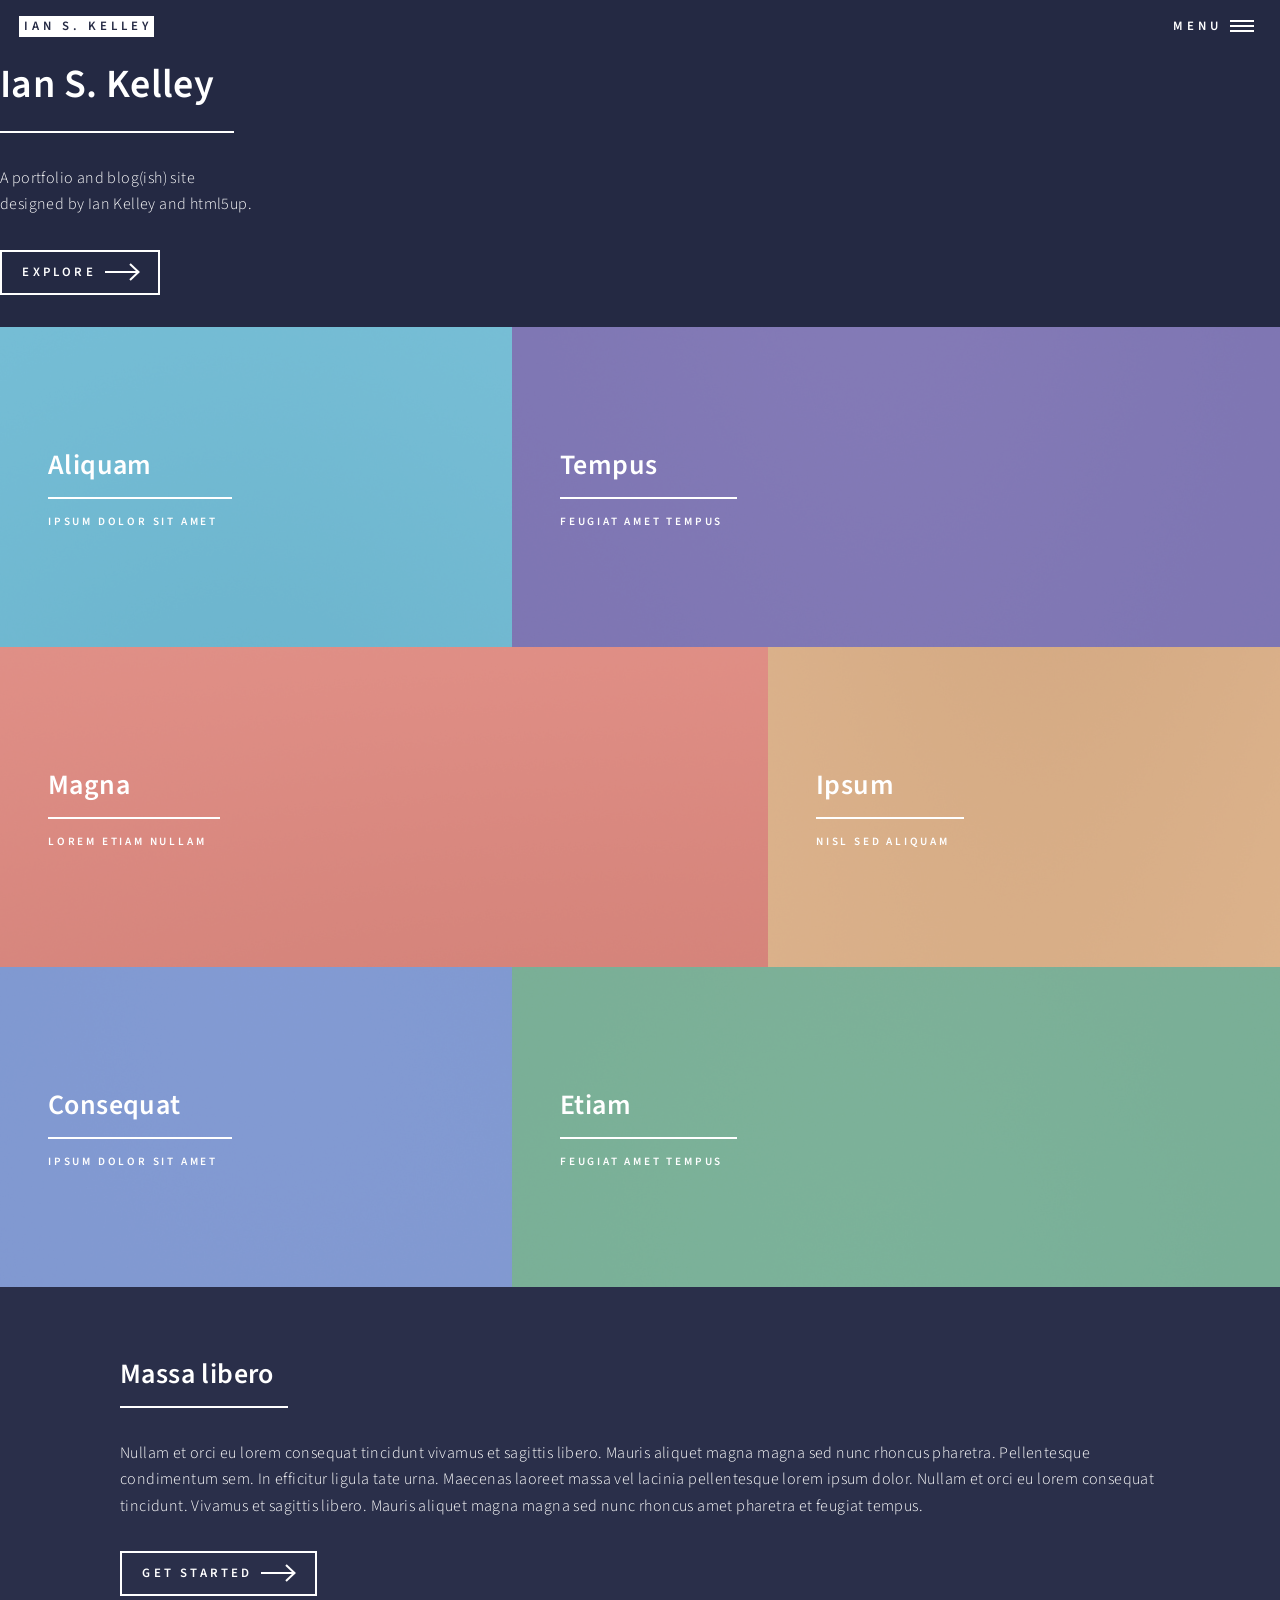
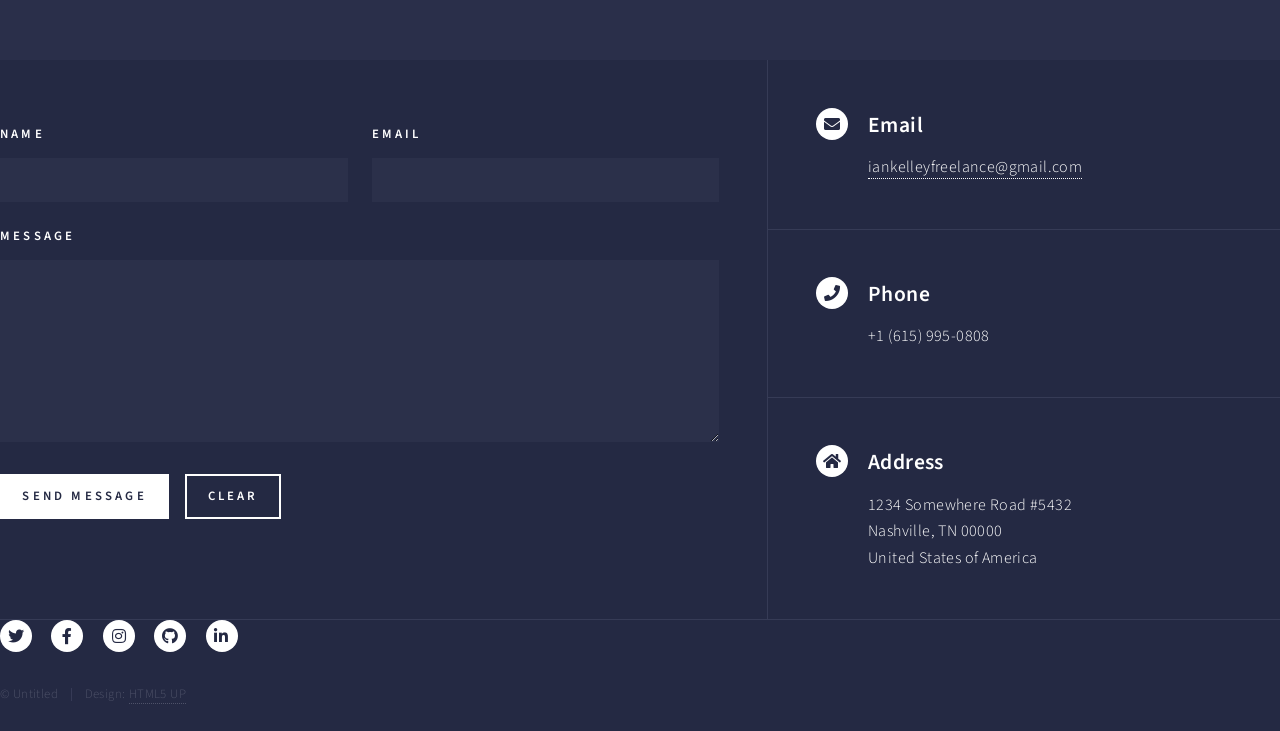
==== index.html @ 8fa2f9f5 "Initial commit with website." ====
<!DOCTYPE HTML>
<!--
	Forty by HTML5 UP
	html5up.net | @ajlkn
	Free for personal and commercial use under the CCA 3.0 license (html5up.net/license)
-->
<html>
	<head>
		<title>Ian Kelley</title>
		<meta charset="utf-8" />
		<meta name="viewport" content="width=device-width, initial-scale=1, user-scalable=no" />
		<link rel="stylesheet" href="assets/css/main.css" />
		<noscript><link rel="stylesheet" href="assets/css/noscript.css" /></noscript>
	</head>
	<body class="is-preload">

		<!-- Wrapper -->
			<div id="wrapper">

				<!-- Header -->
					<header id="header" class="alt">
						<a href="index.html" class="logo"><strong>Ian S. Kelley</strong></a>
						<nav>
							<a href="#menu">Menu</a> 
						</nav>
					</header>

				<!-- Menu -->
					<nav id="menu">
						<ul class="links">
							<li><a href="index.html">Home</a></li>
							<li><a href="landing.html">Landing</a></li>
							<li><a href="generic.html">Generic</a></li>
							<li><a href="elements.html">Elements</a></li>
							<li><a href="resume-blog.html">Resume</a></li>
							<li><a href="blog-index.html">Blog</a></li>
						</ul>
						<ul class="actions stacked">
							<li><a href="#" class="button primary fit">Get Started</a></li>
							<li><a href="#" class="button fit">Log In</a></li>
						</ul>
					</nav>
							<header class="major">
								<h1>Ian S. Kelley</h1>
							</header>
							<div class="content">
								<p>A portfolio and blog(ish) site<br />
								designed by Ian Kelley and html5up.</p>
								<ul class="actions">
									<li><a href="#one" class="button next scrolly">Explore</a></li>
								</ul>
							</div>
						</div>
					</section>

				<!-- Main -->
					<div id="main">

						<!-- One -->
							<section id="one" class="tiles">
								<article>
									<span class="image">
										<img src="images/pic01.jpg" alt="" />
									</span>
									<header class="major">
										<h3><a href="landing.html" class="link">Aliquam</a></h3>
										<p>Ipsum dolor sit amet</p>
									</header>
								</article>
								<article>
									<span class="image">
										<img src="images/pic02.jpg" alt="" />
									</span>
									<header class="major">
										<h3><a href="landing.html" class="link">Tempus</a></h3>
										<p>feugiat amet tempus</p>
									</header>
								</article>
								<article>
									<span class="image">
										<img src="images/pic03.jpg" alt="" />
									</span>
									<header class="major">
										<h3><a href="landing.html" class="link">Magna</a></h3>
										<p>Lorem etiam nullam</p>
									</header>
								</article>
								<article>
									<span class="image">
										<img src="images/pic04.jpg" alt="" />
									</span>
									<header class="major">
										<h3><a href="landing.html" class="link">Ipsum</a></h3>
										<p>Nisl sed aliquam</p>
									</header>
								</article>
								<article>
									<span class="image">
										<img src="images/pic05.jpg" alt="" />
									</span>
									<header class="major">
										<h3><a href="landing.html" class="link">Consequat</a></h3>
										<p>Ipsum dolor sit amet</p>
									</header>
								</article>
								<article>
									<span class="image">
										<img src="images/pic06.jpg" alt="" />
									</span>
									<header class="major">
										<h3><a href="landing.html" class="link">Etiam</a></h3>
										<p>Feugiat amet tempus</p>
									</header>
								</article>
							</section>

						<!-- Two -->
							<section id="two">
								<div class="inner">
									<header class="major">
										<h2>Massa libero</h2>
									</header>
									<p>Nullam et orci eu lorem consequat tincidunt vivamus et sagittis libero. Mauris aliquet magna magna sed nunc rhoncus pharetra. Pellentesque condimentum sem. In efficitur ligula tate urna. Maecenas laoreet massa vel lacinia pellentesque lorem ipsum dolor. Nullam et orci eu lorem consequat tincidunt. Vivamus et sagittis libero. Mauris aliquet magna magna sed nunc rhoncus amet pharetra et feugiat tempus.</p>
									<ul class="actions">
										<li><a href="landing.html" class="button next">Get Started</a></li>
									</ul>
								</div>
							</section>

					</div>

				<!-- Contact -->
					<section id="contact">
						<div class="inner">
							<section>
								<form method="post" action="#">
									<div class="fields">
										<div class="field half">
											<label for="name">Name</label>
											<input type="text" name="name" id="name" />
										</div>
										<div class="field half">
											<label for="email">Email</label>
											<input type="text" name="email" id="email" />
										</div>
										<div class="field">
											<label for="message">Message</label>
											<textarea name="message" id="message" rows="6"></textarea>
										</div>
									</div>
									<ul class="actions">
										<li><input type="submit" value="Send Message" class="primary" /></li>
										<li><input type="reset" value="Clear" /></li>
									</ul>
								</form>
							</section>
							<section class="split">
								<section>
									<div class="contact-method">
										<span class="icon solid alt fa-envelope"></span>
										<h3>Email</h3>
										<a href="#">iankelleyfreelance@gmail.com</a>
									</div>
								</section>
								<section>
									<div class="contact-method">
										<span class="icon solid alt fa-phone"></span>
										<h3>Phone</h3>
										<span>+1 (615) 995-0808</span>
									</div>
								</section>
								<section>
									<div class="contact-method">
										<span class="icon solid alt fa-home"></span>
										<h3>Address</h3>
										<span>1234 Somewhere Road #5432<br />
										Nashville, TN 00000<br />
										United States of America</span>
									</div>
								</section>
							</section>
						</div>
					</section>

				<!-- Footer -->
					<footer id="footer">
						<div class="inner">
							<ul class="icons">
								<li><a href="#" class="icon brands alt fa-twitter"><span class="label">Twitter</span></a></li>
								<li><a href="#" class="icon brands alt fa-facebook-f"><span class="label">Facebook</span></a></li>
								<li><a href="#" class="icon brands alt fa-instagram"><span class="label">Instagram</span></a></li>
								<li><a href="#" class="icon brands alt fa-github"><span class="label">GitHub</span></a></li>
								<li><a href="#" class="icon brands alt fa-linkedin-in"><span class="label">LinkedIn</span></a></li>
							</ul>
							<ul class="copyright">
								<li>&copy; Untitled</li><li>Design: <a href="https://html5up.net">HTML5 UP</a></li>
							</ul>
						</div>
					</footer>

			</div>

		<!-- Scripts -->
			<script src="assets/js/jquery.min.js"></script>
			<script src="assets/js/jquery.scrolly.min.js"></script>
			<script src="assets/js/jquery.scrollex.min.js"></script>
			<script src="assets/js/browser.min.js"></script>
			<script src="assets/js/breakpoints.min.js"></script>
			<script src="assets/js/util.js"></script>
			<script src="assets/js/main.js"></script>

	</body>
</html>
---- assets/css/main.css ----
@import url(fontawesome-all.min.css);
@import url("https://fonts.googleapis.com/css?family=Source+Sans+Pro:300,300italic,600,600italic");

/*
	Forty by HTML5 UP
	html5up.net | @ajlkn
	Free for personal and commercial use under the CCA 3.0 license (html5up.net/license)
*/

html, body, div, span, applet, object,
iframe, h1, h2, h3, h4, h5, h6, p, blockquote,
pre, a, abbr, acronym, address, big, cite,
code, del, dfn, em, img, ins, kbd, q, s, samp,
small, strike, strong, sub, sup, tt, var, b,
u, i, center, dl, dt, dd, ol, ul, li, fieldset,
form, label, legend, table, caption, tbody,
tfoot, thead, tr, th, td, article, aside,
canvas, details, embed, figure, figcaption,
footer, header, hgroup, menu, nav, output, ruby,
section, summary, time, mark, audio, video {
	margin: 0;
	padding: 0;
	border: 0;
	font-size: 100%;
	font: inherit;
	vertical-align: baseline;}

article, aside, details, figcaption, figure,
footer, header, hgroup, menu, nav, section {
	display: block;}

body {
	line-height: 1;
}

ol, ul {
	list-style: none;
}

blockquote, q {
	quotes: none;
}

	blockquote:before, blockquote:after, q:before, q:after {
		content: '';
		content: none;
	}

table {
	border-collapse: collapse;
	border-spacing: 0;
}

body {
	-webkit-text-size-adjust: none;
}

mark {
	background-color: transparent;
	color: inherit;
}

input::-moz-focus-inner {
	border: 0;
	padding: 0;
}

input, select, textarea {
	-moz-appearance: none;
	-webkit-appearance: none;
	-ms-appearance: none;
	appearance: none;
}

/* Basic */

	@-ms-viewport {
		width: device-width;
	}

	body {
		-ms-overflow-style: scrollbar;
	}

	@media screen and (max-width: 480px) {

		html, body {
			min-width: 320px;
		}

	}

	html {
		box-sizing: border-box;
	}

	*, *:before, *:after {
		box-sizing: inherit;
	}

	body {
		background: #242943;
	}

		body.is-preload *, body.is-preload *:before, body.is-preload *:after {
			-moz-animation: none !important;
			-webkit-animation: none !important;
			-ms-animation: none !important;
			animation: none !important;
			-moz-transition: none !important;
			-webkit-transition: none !important;
			-ms-transition: none !important;
			transition: none !important;
		}

/* Type */

	body, input, select, textarea {
		color: #ffffff;
		font-family: "Source Sans Pro", Helvetica, sans-serif;
		font-size: 17pt;
		font-weight: 300;
		letter-spacing: 0.025em;
		line-height: 1.65;
	}

		@media screen and (max-width: 1680px) {

			body, input, select, textarea {
				font-size: 14pt;
			}

		}

		@media screen and (max-width: 1280px) {

			body, input, select, textarea {
				font-size: 12pt;
			}

		}

		@media screen and (max-width: 360px) {

			body, input, select, textarea {
				font-size: 11pt;
			}

		}

	a {
		-moz-transition: color 0.2s ease-in-out, border-bottom-color 0.2s ease-in-out;
		-webkit-transition: color 0.2s ease-in-out, border-bottom-color 0.2s ease-in-out;
		-ms-transition: color 0.2s ease-in-out, border-bottom-color 0.2s ease-in-out;
		transition: color 0.2s ease-in-out, border-bottom-color 0.2s ease-in-out;
		border-bottom: dotted 1px;
		color: inherit;
		text-decoration: none;
	}

		a:hover {
			border-bottom-color: transparent;
			color: #9bf1ff !important;
		}

		a:active {
			color: #53e3fb !important;
		}

	strong, b {
		color: #ffffff;
		font-weight: 600;
	}

	em, i {
		font-style: italic;
	}

	p {
		margin: 0 0 2em 0;
	}

	h1, h2, h3, h4, h5, h6 {
		color: #ffffff;
		font-weight: 600;
		line-height: 1.65;
		margin: 0 0 1em 0;
	}

		h1 a, h2 a, h3 a, h4 a, h5 a, h6 a {
			color: inherit;
			border-bottom: 0;
		}

	h1 {
		font-size: 2.5em;
	}

	h2 {
		font-size: 1.75em;
	}

	h3 {
		font-size: 1.35em;
	}

	h4 {
		font-size: 1.1em;
	}

	h5 {
		font-size: 0.9em;
	}

	h6 {
		font-size: 0.7em;
	}

	@media screen and (max-width: 736px) {

		h1 {
			font-size: 2em;
		}

		h2 {
			font-size: 1.5em;
		}

		h3 {
			font-size: 1.25em;
		}

	}

	sub {
		font-size: 0.8em;
		position: relative;
		top: 0.5em;
	}

	sup {
		font-size: 0.8em;
		position: relative;
		top: -0.5em;
	}

	blockquote {
		border-left: solid 4px rgba(212, 212, 255, 0.1);
		font-style: italic;
		margin: 0 0 2em 0;
		padding: 0.5em 0 0.5em 2em;
	}

	code {
		background: rgba(212, 212, 255, 0.035);
		font-family: "Courier New", monospace;
		font-size: 0.9em;
		margin: 0 0.25em;
		padding: 0.25em 0.65em;
	}

	pre {
		-webkit-overflow-scrolling: touch;
		font-family: "Courier New", monospace;
		font-size: 0.9em;
		margin: 0 0 2em 0;
	}

		pre code {
			display: block;
			line-height: 1.75;
			padding: 1em 1.5em;
			overflow-x: auto;
		}

	hr {
		border: 0;
		border-bottom: solid 1px rgba(212, 212, 255, 0.1);
		margin: 2em 0;
	}

		hr.major {
			margin: 3em 0;
		}

	.align-left {
		text-align: left;
	}

	.align-center {
		text-align: center;
	}

	.align-right {
		text-align: right;
	}

/* Row */

	.row {
		display: flex;
		flex-wrap: wrap;
		box-sizing: border-box;
		align-items: stretch;
	}

		.row > * {
			box-sizing: border-box;
		}

		.row.gtr-uniform > * > :last-child {
			margin-bottom: 0;
		}

		.row.aln-left {
			justify-content: flex-start;
		}

		.row.aln-center {
			justify-content: center;
		}

		.row.aln-right {
			justify-content: flex-end;
		}

		.row.aln-top {
			align-items: flex-start;
		}

		.row.aln-middle {
			align-items: center;
		}

		.row.aln-bottom {
			align-items: flex-end;
		}

		.row > .imp {
			order: -1;
		}

		.row > .col-1 {
			width: 8.33333%;
		}

		.row > .off-1 {
			margin-left: 8.33333%;
		}

		.row > .col-2 {
			width: 16.66667%;
		}

		.row > .off-2 {
			margin-left: 16.66667%;
		}

		.row > .col-3 {
			width: 25%;
		}

		.row > .off-3 {
			margin-left: 25%;
		}

		.row > .col-4 {
			width: 33.33333%;
		}

		.row > .off-4 {
			margin-left: 33.33333%;
		}

		.row > .col-5 {
			width: 41.66667%;
		}

		.row > .off-5 {
			margin-left: 41.66667%;
		}

		.row > .col-6 {
			width: 50%;
		}

		.row > .off-6 {
			margin-left: 50%;
		}

		.row > .col-7 {
			width: 58.33333%;
		}

		.row > .off-7 {
			margin-left: 58.33333%;
		}

		.row > .col-8 {
			width: 66.66667%;
		}

		.row > .off-8 {
			margin-left: 66.66667%;
		}

		.row > .col-9 {
			width: 75%;
		}

		.row > .off-9 {
			margin-left: 75%;
		}

		.row > .col-10 {
			width: 83.33333%;
		}

		.row > .off-10 {
			margin-left: 83.33333%;
		}

		.row > .col-11 {
			width: 91.66667%;
		}

		.row > .off-11 {
			margin-left: 91.66667%;
		}

		.row > .col-12 {
			width: 100%;
		}

		.row > .off-12 {
			margin-left: 100%;
		}

		.row.gtr-0 {
			margin-top: 0;
			margin-left: 0em;
		}

			.row.gtr-0 > * {
				padding: 0 0 0 0em;
			}

			.row.gtr-0.gtr-uniform {
				margin-top: 0em;
			}

				.row.gtr-0.gtr-uniform > * {
					padding-top: 0em;
				}

		.row.gtr-25 {
			margin-top: 0;
			margin-left: -0.5em;
		}

			.row.gtr-25 > * {
				padding: 0 0 0 0.5em;
			}

			.row.gtr-25.gtr-uniform {
				margin-top: -0.5em;
			}

				.row.gtr-25.gtr-uniform > * {
					padding-top: 0.5em;
				}

		.row.gtr-50 {
			margin-top: 0;
			margin-left: -1em;
		}

			.row.gtr-50 > * {
				padding: 0 0 0 1em;
			}

			.row.gtr-50.gtr-uniform {
				margin-top: -1em;
			}

				.row.gtr-50.gtr-uniform > * {
					padding-top: 1em;
				}

		.row {
			margin-top: 0;
			margin-left: -2em;
		}

			.row > * {
				padding: 0 0 0 2em;
			}

			.row.gtr-uniform {
				margin-top: -2em;
			}

				.row.gtr-uniform > * {
					padding-top: 2em;
				}

		.row.gtr-150 {
			margin-top: 0;
			margin-left: -3em;
		}

			.row.gtr-150 > * {
				padding: 0 0 0 3em;
			}

			.row.gtr-150.gtr-uniform {
				margin-top: -3em;
			}

				.row.gtr-150.gtr-uniform > * {
					padding-top: 3em;
				}

		.row.gtr-200 {
			margin-top: 0;
			margin-left: -4em;
		}

			.row.gtr-200 > * {
				padding: 0 0 0 4em;
			}

			.row.gtr-200.gtr-uniform {
				margin-top: -4em;
			}

				.row.gtr-200.gtr-uniform > * {
					padding-top: 4em;
				}

		@media screen and (max-width: 1680px) {

			.row {
				display: flex;
				flex-wrap: wrap;
				box-sizing: border-box;
				align-items: stretch;
			}

				.row > * {
					box-sizing: border-box;
				}

				.row.gtr-uniform > * > :last-child {
					margin-bottom: 0;
				}

				.row.aln-left {
					justify-content: flex-start;
				}

				.row.aln-center {
					justify-content: center;
				}

				.row.aln-right {
					justify-content: flex-end;
				}

				.row.aln-top {
					align-items: flex-start;
				}

				.row.aln-middle {
					align-items: center;
				}

				.row.aln-bottom {
					align-items: flex-end;
				}

				.row > .imp-xlarge {
					order: -1;
				}

				.row > .col-1-xlarge {
					width: 8.33333%;
				}

				.row > .off-1-xlarge {
					margin-left: 8.33333%;
				}

				.row > .col-2-xlarge {
					width: 16.66667%;
				}

				.row > .off-2-xlarge {
					margin-left: 16.66667%;
				}

				.row > .col-3-xlarge {
					width: 25%;
				}

				.row > .off-3-xlarge {
					margin-left: 25%;
				}

				.row > .col-4-xlarge {
					width: 33.33333%;
				}

				.row > .off-4-xlarge {
					margin-left: 33.33333%;
				}

				.row > .col-5-xlarge {
					width: 41.66667%;
				}

				.row > .off-5-xlarge {
					margin-left: 41.66667%;
				}

				.row > .col-6-xlarge {
					width: 50%;
				}

				.row > .off-6-xlarge {
					margin-left: 50%;
				}

				.row > .col-7-xlarge {
					width: 58.33333%;
				}

				.row > .off-7-xlarge {
					margin-left: 58.33333%;
				}

				.row > .col-8-xlarge {
					width: 66.66667%;
				}

				.row > .off-8-xlarge {
					margin-left: 66.66667%;
				}

				.row > .col-9-xlarge {
					width: 75%;
				}

				.row > .off-9-xlarge {
					margin-left: 75%;
				}

				.row > .col-10-xlarge {
					width: 83.33333%;
				}

				.row > .off-10-xlarge {
					margin-left: 83.33333%;
				}

				.row > .col-11-xlarge {
					width: 91.66667%;
				}

				.row > .off-11-xlarge {
					margin-left: 91.66667%;
				}

				.row > .col-12-xlarge {
					width: 100%;
				}

				.row > .off-12-xlarge {
					margin-left: 100%;
				}

				.row.gtr-0 {
					margin-top: 0;
					margin-left: 0em;
				}

					.row.gtr-0 > * {
						padding: 0 0 0 0em;
					}

					.row.gtr-0.gtr-uniform {
						margin-top: 0em;
					}

						.row.gtr-0.gtr-uniform > * {
							padding-top: 0em;
						}

				.row.gtr-25 {
					margin-top: 0;
					margin-left: -0.5em;
				}

					.row.gtr-25 > * {
						padding: 0 0 0 0.5em;
					}

					.row.gtr-25.gtr-uniform {
						margin-top: -0.5em;
					}

						.row.gtr-25.gtr-uniform > * {
							padding-top: 0.5em;
						}

				.row.gtr-50 {
					margin-top: 0;
					margin-left: -1em;
				}

					.row.gtr-50 > * {
						padding: 0 0 0 1em;
					}

					.row.gtr-50.gtr-uniform {
						margin-top: -1em;
					}

						.row.gtr-50.gtr-uniform > * {
							padding-top: 1em;
						}

				.row {
					margin-top: 0;
					margin-left: -2em;
				}

					.row > * {
						padding: 0 0 0 2em;
					}

					.row.gtr-uniform {
						margin-top: -2em;
					}

						.row.gtr-uniform > * {
							padding-top: 2em;
						}

				.row.gtr-150 {
					margin-top: 0;
					margin-left: -3em;
				}

					.row.gtr-150 > * {
						padding: 0 0 0 3em;
					}

					.row.gtr-150.gtr-uniform {
						margin-top: -3em;
					}

						.row.gtr-150.gtr-uniform > * {
							padding-top: 3em;
						}

				.row.gtr-200 {
					margin-top: 0;
					margin-left: -4em;
				}

					.row.gtr-200 > * {
						padding: 0 0 0 4em;
					}

					.row.gtr-200.gtr-uniform {
						margin-top: -4em;
					}

						.row.gtr-200.gtr-uniform > * {
							padding-top: 4em;
						}

		}

		@media screen and (max-width: 1280px) {

			.row {
				display: flex;
				flex-wrap: wrap;
				box-sizing: border-box;
				align-items: stretch;
			}

				.row > * {
					box-sizing: border-box;
				}

				.row.gtr-uniform > * > :last-child {
					margin-bottom: 0;
				}

				.row.aln-left {
					justify-content: flex-start;
				}

				.row.aln-center {
					justify-content: center;
				}

				.row.aln-right {
					justify-content: flex-end;
				}

				.row.aln-top {
					align-items: flex-start;
				}

				.row.aln-middle {
					align-items: center;
				}

				.row.aln-bottom {
					align-items: flex-end;
				}

				.row > .imp-large {
					order: -1;
				}

				.row > .col-1-large {
					width: 8.33333%;
				}

				.row > .off-1-large {
					margin-left: 8.33333%;
				}

				.row > .col-2-large {
					width: 16.66667%;
				}

				.row > .off-2-large {
					margin-left: 16.66667%;
				}

				.row > .col-3-large {
					width: 25%;
				}

				.row > .off-3-large {
					margin-left: 25%;
				}

				.row > .col-4-large {
					width: 33.33333%;
				}

				.row > .off-4-large {
					margin-left: 33.33333%;
				}

				.row > .col-5-large {
					width: 41.66667%;
				}

				.row > .off-5-large {
					margin-left: 41.66667%;
				}

				.row > .col-6-large {
					width: 50%;
				}

				.row > .off-6-large {
					margin-left: 50%;
				}

				.row > .col-7-large {
					width: 58.33333%;
				}

				.row > .off-7-large {
					margin-left: 58.33333%;
				}

				.row > .col-8-large {
					width: 66.66667%;
				}

				.row > .off-8-large {
					margin-left: 66.66667%;
				}

				.row > .col-9-large {
					width: 75%;
				}

				.row > .off-9-large {
					margin-left: 75%;
				}

				.row > .col-10-large {
					width: 83.33333%;
				}

				.row > .off-10-large {
					margin-left: 83.33333%;
				}

				.row > .col-11-large {
					width: 91.66667%;
				}

				.row > .off-11-large {
					margin-left: 91.66667%;
				}

				.row > .col-12-large {
					width: 100%;
				}

				.row > .off-12-large {
					margin-left: 100%;
				}

				.row.gtr-0 {
					margin-top: 0;
					margin-left: 0em;
				}

					.row.gtr-0 > * {
						padding: 0 0 0 0em;
					}

					.row.gtr-0.gtr-uniform {
						margin-top: 0em;
					}

						.row.gtr-0.gtr-uniform > * {
							padding-top: 0em;
						}

				.row.gtr-25 {
					margin-top: 0;
					margin-left: -0.375em;
				}

					.row.gtr-25 > * {
						padding: 0 0 0 0.375em;
					}

					.row.gtr-25.gtr-uniform {
						margin-top: -0.375em;
					}

						.row.gtr-25.gtr-uniform > * {
							padding-top: 0.375em;
						}

				.row.gtr-50 {
					margin-top: 0;
					margin-left: -0.75em;
				}

					.row.gtr-50 > * {
						padding: 0 0 0 0.75em;
					}

					.row.gtr-50.gtr-uniform {
						margin-top: -0.75em;
					}

						.row.gtr-50.gtr-uniform > * {
							padding-top: 0.75em;
						}

				.row {
					margin-top: 0;
					margin-left: -1.5em;
				}

					.row > * {
						padding: 0 0 0 1.5em;
					}

					.row.gtr-uniform {
						margin-top: -1.5em;
					}

						.row.gtr-uniform > * {
							padding-top: 1.5em;
						}

				.row.gtr-150 {
					margin-top: 0;
					margin-left: -2.25em;
				}

					.row.gtr-150 > * {
						padding: 0 0 0 2.25em;
					}

					.row.gtr-150.gtr-uniform {
						margin-top: -2.25em;
					}

						.row.gtr-150.gtr-uniform > * {
							padding-top: 2.25em;
						}

				.row.gtr-200 {
					margin-top: 0;
					margin-left: -3em;
				}

					.row.gtr-200 > * {
						padding: 0 0 0 3em;
					}

					.row.gtr-200.gtr-uniform {
						margin-top: -3em;
					}

						.row.gtr-200.gtr-uniform > * {
							padding-top: 3em;
						}

		}

		@media screen and (max-width: 980px) {

			.row {
				display: flex;
				flex-wrap: wrap;
				box-sizing: border-box;
				align-items: stretch;
			}

				.row > * {
					box-sizing: border-box;
				}

				.row.gtr-uniform > * > :last-child {
					margin-bottom: 0;
				}

				.row.aln-left {
					justify-content: flex-start;
				}

				.row.aln-center {
					justify-content: center;
				}

				.row.aln-right {
					justify-content: flex-end;
				}

				.row.aln-top {
					align-items: flex-start;
				}

				.row.aln-middle {
					align-items: center;
				}

				.row.aln-bottom {
					align-items: flex-end;
				}

				.row > .imp-medium {
					order: -1;
				}

				.row > .col-1-medium {
					width: 8.33333%;
				}

				.row > .off-1-medium {
					margin-left: 8.33333%;
				}

				.row > .col-2-medium {
					width: 16.66667%;
				}

				.row > .off-2-medium {
					margin-left: 16.66667%;
				}

				.row > .col-3-medium {
					width: 25%;
				}

				.row > .off-3-medium {
					margin-left: 25%;
				}

				.row > .col-4-medium {
					width: 33.33333%;
				}

				.row > .off-4-medium {
					margin-left: 33.33333%;
				}

				.row > .col-5-medium {
					width: 41.66667%;
				}

				.row > .off-5-medium {
					margin-left: 41.66667%;
				}

				.row > .col-6-medium {
					width: 50%;
				}

				.row > .off-6-medium {
					margin-left: 50%;
				}

				.row > .col-7-medium {
					width: 58.33333%;
				}

				.row > .off-7-medium {
					margin-left: 58.33333%;
				}

				.row > .col-8-medium {
					width: 66.66667%;
				}

				.row > .off-8-medium {
					margin-left: 66.66667%;
				}

				.row > .col-9-medium {
					width: 75%;
				}

				.row > .off-9-medium {
					margin-left: 75%;
				}

				.row > .col-10-medium {
					width: 83.33333%;
				}

				.row > .off-10-medium {
					margin-left: 83.33333%;
				}

				.row > .col-11-medium {
					width: 91.66667%;
				}

				.row > .off-11-medium {
					margin-left: 91.66667%;
				}

				.row > .col-12-medium {
					width: 100%;
				}

				.row > .off-12-medium {
					margin-left: 100%;
				}

				.row.gtr-0 {
					margin-top: 0;
					margin-left: 0em;
				}

					.row.gtr-0 > * {
						padding: 0 0 0 0em;
					}

					.row.gtr-0.gtr-uniform {
						margin-top: 0em;
					}

						.row.gtr-0.gtr-uniform > * {
							padding-top: 0em;
						}

				.row.gtr-25 {
					margin-top: 0;
					margin-left: -0.375em;
				}

					.row.gtr-25 > * {
						padding: 0 0 0 0.375em;
					}

					.row.gtr-25.gtr-uniform {
						margin-top: -0.375em;
					}

						.row.gtr-25.gtr-uniform > * {
							padding-top: 0.375em;
						}

				.row.gtr-50 {
					margin-top: 0;
					margin-left: -0.75em;
				}

					.row.gtr-50 > * {
						padding: 0 0 0 0.75em;
					}

					.row.gtr-50.gtr-uniform {
						margin-top: -0.75em;
					}

						.row.gtr-50.gtr-uniform > * {
							padding-top: 0.75em;
						}

				.row {
					margin-top: 0;
					margin-left: -1.5em;
				}

					.row > * {
						padding: 0 0 0 1.5em;
					}

					.row.gtr-uniform {
						margin-top: -1.5em;
					}

						.row.gtr-uniform > * {
							padding-top: 1.5em;
						}

				.row.gtr-150 {
					margin-top: 0;
					margin-left: -2.25em;
				}

					.row.gtr-150 > * {
						padding: 0 0 0 2.25em;
					}

					.row.gtr-150.gtr-uniform {
						margin-top: -2.25em;
					}

						.row.gtr-150.gtr-uniform > * {
							padding-top: 2.25em;
						}

				.row.gtr-200 {
					margin-top: 0;
					margin-left: -3em;
				}

					.row.gtr-200 > * {
						padding: 0 0 0 3em;
					}

					.row.gtr-200.gtr-uniform {
						margin-top: -3em;
					}

						.row.gtr-200.gtr-uniform > * {
							padding-top: 3em;
						}

		}

		@media screen and (max-width: 736px) {

			.row {
				display: flex;
				flex-wrap: wrap;
				box-sizing: border-box;
				align-items: stretch;
			}

				.row > * {
					box-sizing: border-box;
				}

				.row.gtr-uniform > * > :last-child {
					margin-bottom: 0;
				}

				.row.aln-left {
					justify-content: flex-start;
				}

				.row.aln-center {
					justify-content: center;
				}

				.row.aln-right {
					justify-content: flex-end;
				}

				.row.aln-top {
					align-items: flex-start;
				}

				.row.aln-middle {
					align-items: center;
				}

				.row.aln-bottom {
					align-items: flex-end;
				}

				.row > .imp-small {
					order: -1;
				}

				.row > .col-1-small {
					width: 8.33333%;
				}

				.row > .off-1-small {
					margin-left: 8.33333%;
				}

				.row > .col-2-small {
					width: 16.66667%;
				}

				.row > .off-2-small {
					margin-left: 16.66667%;
				}

				.row > .col-3-small {
					width: 25%;
				}

				.row > .off-3-small {
					margin-left: 25%;
				}

				.row > .col-4-small {
					width: 33.33333%;
				}

				.row > .off-4-small {
					margin-left: 33.33333%;
				}

				.row > .col-5-small {
					width: 41.66667%;
				}

				.row > .off-5-small {
					margin-left: 41.66667%;
				}

				.row > .col-6-small {
					width: 50%;
				}

				.row > .off-6-small {
					margin-left: 50%;
				}

				.row > .col-7-small {
					width: 58.33333%;
				}

				.row > .off-7-small {
					margin-left: 58.33333%;
				}

				.row > .col-8-small {
					width: 66.66667%;
				}

				.row > .off-8-small {
					margin-left: 66.66667%;
				}

				.row > .col-9-small {
					width: 75%;
				}

				.row > .off-9-small {
					margin-left: 75%;
				}

				.row > .col-10-small {
					width: 83.33333%;
				}

				.row > .off-10-small {
					margin-left: 83.33333%;
				}

				.row > .col-11-small {
					width: 91.66667%;
				}

				.row > .off-11-small {
					margin-left: 91.66667%;
				}

				.row > .col-12-small {
					width: 100%;
				}

				.row > .off-12-small {
					margin-left: 100%;
				}

				.row.gtr-0 {
					margin-top: 0;
					margin-left: 0em;
				}

					.row.gtr-0 > * {
						padding: 0 0 0 0em;
					}

					.row.gtr-0.gtr-uniform {
						margin-top: 0em;
					}

						.row.gtr-0.gtr-uniform > * {
							padding-top: 0em;
						}

				.row.gtr-25 {
					margin-top: 0;
					margin-left: -0.3125em;
				}

					.row.gtr-25 > * {
						padding: 0 0 0 0.3125em;
					}

					.row.gtr-25.gtr-uniform {
						margin-top: -0.3125em;
					}

						.row.gtr-25.gtr-uniform > * {
							padding-top: 0.3125em;
						}

				.row.gtr-50 {
					margin-top: 0;
					margin-left: -0.625em;
				}

					.row.gtr-50 > * {
						padding: 0 0 0 0.625em;
					}

					.row.gtr-50.gtr-uniform {
						margin-top: -0.625em;
					}

						.row.gtr-50.gtr-uniform > * {
							padding-top: 0.625em;
						}

				.row {
					margin-top: 0;
					margin-left: -1.25em;
				}

					.row > * {
						padding: 0 0 0 1.25em;
					}

					.row.gtr-uniform {
						margin-top: -1.25em;
					}

						.row.gtr-uniform > * {
							padding-top: 1.25em;
						}

				.row.gtr-150 {
					margin-top: 0;
					margin-left: -1.875em;
				}

					.row.gtr-150 > * {
						padding: 0 0 0 1.875em;
					}

					.row.gtr-150.gtr-uniform {
						margin-top: -1.875em;
					}

						.row.gtr-150.gtr-uniform > * {
							padding-top: 1.875em;
						}

				.row.gtr-200 {
					margin-top: 0;
					margin-left: -2.5em;
				}

					.row.gtr-200 > * {
						padding: 0 0 0 2.5em;
					}

					.row.gtr-200.gtr-uniform {
						margin-top: -2.5em;
					}

						.row.gtr-200.gtr-uniform > * {
							padding-top: 2.5em;
						}

		}

		@media screen and (max-width: 480px) {

			.row {
				display: flex;
				flex-wrap: wrap;
				box-sizing: border-box;
				align-items: stretch;
			}

				.row > * {
					box-sizing: border-box;
				}

				.row.gtr-uniform > * > :last-child {
					margin-bottom: 0;
				}

				.row.aln-left {
					justify-content: flex-start;
				}

				.row.aln-center {
					justify-content: center;
				}

				.row.aln-right {
					justify-content: flex-end;
				}

				.row.aln-top {
					align-items: flex-start;
				}

				.row.aln-middle {
					align-items: center;
				}

				.row.aln-bottom {
					align-items: flex-end;
				}

				.row > .imp-xsmall {
					order: -1;
				}

				.row > .col-1-xsmall {
					width: 8.33333%;
				}

				.row > .off-1-xsmall {
					margin-left: 8.33333%;
				}

				.row > .col-2-xsmall {
					width: 16.66667%;
				}

				.row > .off-2-xsmall {
					margin-left: 16.66667%;
				}

				.row > .col-3-xsmall {
					width: 25%;
				}

				.row > .off-3-xsmall {
					margin-left: 25%;
				}

				.row > .col-4-xsmall {
					width: 33.33333%;
				}

				.row > .off-4-xsmall {
					margin-left: 33.33333%;
				}

				.row > .col-5-xsmall {
					width: 41.66667%;
				}

				.row > .off-5-xsmall {
					margin-left: 41.66667%;
				}

				.row > .col-6-xsmall {
					width: 50%;
				}

				.row > .off-6-xsmall {
					margin-left: 50%;
				}

				.row > .col-7-xsmall {
					width: 58.33333%;
				}

				.row > .off-7-xsmall {
					margin-left: 58.33333%;
				}

				.row > .col-8-xsmall {
					width: 66.66667%;
				}

				.row > .off-8-xsmall {
					margin-left: 66.66667%;
				}

				.row > .col-9-xsmall {
					width: 75%;
				}

				.row > .off-9-xsmall {
					margin-left: 75%;
				}

				.row > .col-10-xsmall {
					width: 83.33333%;
				}

				.row > .off-10-xsmall {
					margin-left: 83.33333%;
				}

				.row > .col-11-xsmall {
					width: 91.66667%;
				}

				.row > .off-11-xsmall {
					margin-left: 91.66667%;
				}

				.row > .col-12-xsmall {
					width: 100%;
				}

				.row > .off-12-xsmall {
					margin-left: 100%;
				}

				.row.gtr-0 {
					margin-top: 0;
					margin-left: 0em;
				}

					.row.gtr-0 > * {
						padding: 0 0 0 0em;
					}

					.row.gtr-0.gtr-uniform {
						margin-top: 0em;
					}

						.row.gtr-0.gtr-uniform > * {
							padding-top: 0em;
						}

				.row.gtr-25 {
					margin-top: 0;
					margin-left: -0.3125em;
				}

					.row.gtr-25 > * {
						padding: 0 0 0 0.3125em;
					}

					.row.gtr-25.gtr-uniform {
						margin-top: -0.3125em;
					}

						.row.gtr-25.gtr-uniform > * {
							padding-top: 0.3125em;
						}

				.row.gtr-50 {
					margin-top: 0;
					margin-left: -0.625em;
				}

					.row.gtr-50 > * {
						padding: 0 0 0 0.625em;
					}

					.row.gtr-50.gtr-uniform {
						margin-top: -0.625em;
					}

						.row.gtr-50.gtr-uniform > * {
							padding-top: 0.625em;
						}

				.row {
					margin-top: 0;
					margin-left: -1.25em;
				}

					.row > * {
						padding: 0 0 0 1.25em;
					}

					.row.gtr-uniform {
						margin-top: -1.25em;
					}

						.row.gtr-uniform > * {
							padding-top: 1.25em;
						}

				.row.gtr-150 {
					margin-top: 0;
					margin-left: -1.875em;
				}

					.row.gtr-150 > * {
						padding: 0 0 0 1.875em;
					}

					.row.gtr-150.gtr-uniform {
						margin-top: -1.875em;
					}

						.row.gtr-150.gtr-uniform > * {
							padding-top: 1.875em;
						}

				.row.gtr-200 {
					margin-top: 0;
					margin-left: -2.5em;
				}

					.row.gtr-200 > * {
						padding: 0 0 0 2.5em;
					}

					.row.gtr-200.gtr-uniform {
						margin-top: -2.5em;
					}

						.row.gtr-200.gtr-uniform > * {
							padding-top: 2.5em;
						}

		}

/* Section/Article */

	section.special, article.special {
		text-align: center;
	}

	header.major {
		width: -moz-max-content;
		width: -webkit-max-content;
		width: -ms-max-content;
		width: max-content;
		margin-bottom: 2em;
	}

		header.major > :first-child {
			margin-bottom: 0;
			width: calc(100% + 0.5em);
		}

			header.major > :first-child:after {
				content: '';
				background-color: #ffffff;
				display: block;
				height: 2px;
				margin: 0.325em 0 0.5em 0;
				width: 100%;
			}

		header.major > p {
			font-size: 0.7em;
			font-weight: 600;
			letter-spacing: 0.25em;
			margin-bottom: 0;
			text-transform: uppercase;
		}

		body.is-ie header.major > :first-child:after {
			max-width: 9em;
		}

		body.is-ie header.major > h1:after {
			max-width: 100% !important;
		}

	@media screen and (max-width: 736px) {

		header.major > p br {
			display: none;
		}

	}

/* Form */

	form {
		margin: 0 0 2em 0;
	}

		form > :last-child {
			margin-bottom: 0;
		}

		form > .fields {
			display: -moz-flex;
			display: -webkit-flex;
			display: -ms-flex;
			display: flex;
			-moz-flex-wrap: wrap;
			-webkit-flex-wrap: wrap;
			-ms-flex-wrap: wrap;
			flex-wrap: wrap;
			width: calc(100% + 3em);
			margin: -1.5em 0 2em -1.5em;
		}

			form > .fields > .field {
				-moz-flex-grow: 0;
				-webkit-flex-grow: 0;
				-ms-flex-grow: 0;
				flex-grow: 0;
				-moz-flex-shrink: 0;
				-webkit-flex-shrink: 0;
				-ms-flex-shrink: 0;
				flex-shrink: 0;
				padding: 1.5em 0 0 1.5em;
				width: calc(100% - 1.5em);
			}

				form > .fields > .field.half {
					width: calc(50% - 0.75em);
				}

				form > .fields > .field.third {
					width: calc(100%/3 - 0.5em);
				}

				form > .fields > .field.quarter {
					width: calc(25% - 0.375em);
				}

		@media screen and (max-width: 480px) {

			form > .fields {
				width: calc(100% + 3em);
				margin: -1.5em 0 2em -1.5em;
			}

				form > .fields > .field {
					padding: 1.5em 0 0 1.5em;
					width: calc(100% - 1.5em);
				}

					form > .fields > .field.half {
						width: calc(100% - 1.5em);
					}

					form > .fields > .field.third {
						width: calc(100% - 1.5em);
					}

					form > .fields > .field.quarter {
						width: calc(100% - 1.5em);
					}

		}

	label {
		color: #ffffff;
		display: block;
		font-size: 0.8em;
		font-weight: 600;
		letter-spacing: 0.25em;
		margin: 0 0 1em 0;
		text-transform: uppercase;
	}

	input[type="text"],
	input[type="password"],
	input[type="email"],
	input[type="tel"],
	input[type="search"],
	input[type="url"],
	select,
	textarea {
		-moz-appearance: none;
		-webkit-appearance: none;
		-ms-appearance: none;
		appearance: none;
		background: rgba(212, 212, 255, 0.035);
		border: none;
		border-radius: 0;
		color: inherit;
		display: block;
		outline: 0;
		padding: 0 1em;
		text-decoration: none;
		width: 100%;
	}

		input[type="text"]:invalid,
		input[type="password"]:invalid,
		input[type="email"]:invalid,
		input[type="tel"]:invalid,
		input[type="search"]:invalid,
		input[type="url"]:invalid,
		select:invalid,
		textarea:invalid {
			box-shadow: none;
		}

		input[type="text"]:focus,
		input[type="password"]:focus,
		input[type="email"]:focus,
		input[type="tel"]:focus,
		input[type="search"]:focus,
		input[type="url"]:focus,
		select:focus,
		textarea:focus {
			border-color: #9bf1ff;
			box-shadow: 0 0 0 2px #9bf1ff;
		}

	select {
		background-image: url("data:image/svg+xml;charset=utf8,%3Csvg xmlns='http://www.w3.org/2000/svg' width='40' height='40' preserveAspectRatio='none' viewBox='0 0 40 40'%3E%3Cpath d='M9.4,12.3l10.4,10.4l10.4-10.4c0.2-0.2,0.5-0.4,0.9-0.4c0.3,0,0.6,0.1,0.9,0.4l3.3,3.3c0.2,0.2,0.4,0.5,0.4,0.9 c0,0.4-0.1,0.6-0.4,0.9L20.7,31.9c-0.2,0.2-0.5,0.4-0.9,0.4c-0.3,0-0.6-0.1-0.9-0.4L4.3,17.3c-0.2-0.2-0.4-0.5-0.4-0.9 c0-0.4,0.1-0.6,0.4-0.9l3.3-3.3c0.2-0.2,0.5-0.4,0.9-0.4S9.1,12.1,9.4,12.3z' fill='rgba(212, 212, 255, 0.1)' /%3E%3C/svg%3E");
		background-size: 1.25rem;
		background-repeat: no-repeat;
		background-position: calc(100% - 1rem) center;
		height: 2.75em;
		padding-right: 2.75em;
		text-overflow: ellipsis;
	}

		select option {
			color: #ffffff;
			background: #242943;
		}

		select:focus::-ms-value {
			background-color: transparent;
		}

		select::-ms-expand {
			display: none;
		}

	input[type="text"],
	input[type="password"],
	input[type="email"],
	input[type="tel"],
	input[type="search"],
	input[type="url"],
	select {
		height: 2.75em;
	}

	textarea {
		padding: 0.75em 1em;
	}

	input[type="checkbox"],
	input[type="radio"] {
		-moz-appearance: none;
		-webkit-appearance: none;
		-ms-appearance: none;
		appearance: none;
		display: block;
		float: left;
		margin-right: -2em;
		opacity: 0;
		width: 1em;
		z-index: -1;
	}

		input[type="checkbox"] + label,
		input[type="radio"] + label {
			text-decoration: none;
			color: #ffffff;
			cursor: pointer;
			display: inline-block;
			font-weight: 300;
			padding-left: 2.65em;
			padding-right: 0.75em;
			position: relative;
		}

			input[type="checkbox"] + label:before,
			input[type="radio"] + label:before {
				-moz-osx-font-smoothing: grayscale;
				-webkit-font-smoothing: antialiased;
				display: inline-block;
				font-style: normal;
				font-variant: normal;
				text-rendering: auto;
				line-height: 1;
				text-transform: none !important;
				font-family: 'Font Awesome 5 Free';
				font-weight: 900;
			}

			input[type="checkbox"] + label:before,
			input[type="radio"] + label:before {
				background: rgba(212, 212, 255, 0.035);
				content: '';
				display: inline-block;
				font-size: 0.8em;
				height: 2.0625em;
				left: 0;
				letter-spacing: 0;
				line-height: 2.0625em;
				position: absolute;
				text-align: center;
				top: 0;
				width: 2.0625em;
			}

		input[type="checkbox"]:checked + label:before,
		input[type="radio"]:checked + label:before {
			background: #ffffff;
			border-color: #9bf1ff;
			content: '\f00c';
			color: #242943;
		}

		input[type="checkbox"]:focus + label:before,
		input[type="radio"]:focus + label:before {
			box-shadow: 0 0 0 2px #9bf1ff;
		}

	input[type="radio"] + label:before {
		border-radius: 100%;
	}

	::-webkit-input-placeholder {
		color: rgba(244, 244, 255, 0.2) !important;
		opacity: 1.0;
	}

	:-moz-placeholder {
		color: rgba(244, 244, 255, 0.2) !important;
		opacity: 1.0;
	}

	::-moz-placeholder {
		color: rgba(244, 244, 255, 0.2) !important;
		opacity: 1.0;
	}

	:-ms-input-placeholder {
		color: rgba(244, 244, 255, 0.2) !important;
		opacity: 1.0;
	}

/* Box */

	.box {
		border: solid 1px rgba(212, 212, 255, 0.1);
		margin-bottom: 2em;
		padding: 1.5em;
	}

		.box > :last-child,
		.box > :last-child > :last-child,
		.box > :last-child > :last-child > :last-child {
			margin-bottom: 0;
		}

		.box.alt {
			border: 0;
			border-radius: 0;
			padding: 0;
		}

/* Icon */

	.icon {
		text-decoration: none;
		border-bottom: none;
		position: relative;
	}

		.icon:before {
			-moz-osx-font-smoothing: grayscale;
			-webkit-font-smoothing: antialiased;
			display: inline-block;
			font-style: normal;
			font-variant: normal;
			text-rendering: auto;
			line-height: 1;
			text-transform: none !important;
			font-family: 'Font Awesome 5 Free';
			font-weight: 400;
		}

		.icon > .label {
			display: none;
		}

		.icon:before {
			line-height: inherit;
		}

		.icon.solid:before {
			font-weight: 900;
		}

		.icon.brands:before {
			font-family: 'Font Awesome 5 Brands';
		}

		.icon.alt:before {
			background-color: #ffffff;
			border-radius: 100%;
			color: #242943;
			display: inline-block;
			height: 2em;
			line-height: 2em;
			text-align: center;
			width: 2em;
		}

	a.icon.alt:before {
		-moz-transition: background-color 0.2s ease-in-out;
		-webkit-transition: background-color 0.2s ease-in-out;
		-ms-transition: background-color 0.2s ease-in-out;
		transition: background-color 0.2s ease-in-out;
	}

	a.icon.alt:hover:before {
		background-color: #6fc3df;
	}

	a.icon.alt:active:before {
		background-color: #37a6cb;
	}

/* Image */

	.image {
		border: 0;
		display: inline-block;
		position: relative;
	}

		.image img {
			display: block;
		}

		.image.left, .image.right {
			max-width: 30%;
		}

			.image.left img, .image.right img {
				width: 100%;
			}

		.image.left {
			float: left;
			margin: 0 1.5em 1.25em 0;
			top: 0.25em;
		}

		.image.right {
			float: right;
			margin: 0 0 1.25em 1.5em;
			top: 0.25em;
		}

		.image.fit {
			display: block;
			margin: 0 0 2em 0;
			width: 100%;
		}

			.image.fit img {
				width: 100%;
			}

		.image.main {
			display: block;
			margin: 2.5em 0;
			width: 100%;
		}

			.image.main img {
				width: 100%;
			}

			@media screen and (max-width: 736px) {

				.image.main {
					margin: 1.5em 0;
				}

			}

/* List */

	ol {
		list-style: decimal;
		margin: 0 0 2em 0;
		padding-left: 1.25em;
	}

		ol li {
			padding-left: 0.25em;
		}

	ul {
		list-style: disc;
		margin: 0 0 2em 0;
		padding-left: 1em;
	}

		ul li {
			padding-left: 0.5em;
		}

		ul.alt {
			list-style: none;
			padding-left: 0;
		}

			ul.alt li {
				border-top: solid 1px rgba(212, 212, 255, 0.1);
				padding: 0.5em 0;
			}

				ul.alt li:first-child {
					border-top: 0;
					padding-top: 0;
				}

	dl {
		margin: 0 0 2em 0;
	}

		dl dt {
			display: block;
			font-weight: 600;
			margin: 0 0 1em 0;
		}

		dl dd {
			margin-left: 2em;
		}

/* Actions */

	ul.actions {
		display: -moz-flex;
		display: -webkit-flex;
		display: -ms-flex;
		display: flex;
		cursor: default;
		list-style: none;
		margin-left: -1em;
		padding-left: 0;
	}

		ul.actions li {
			padding: 0 0 0 1em;
			vertical-align: middle;
		}

		ul.actions.special {
			-moz-justify-content: center;
			-webkit-justify-content: center;
			-ms-justify-content: center;
			justify-content: center;
			width: 100%;
			margin-left: 0;
		}

			ul.actions.special li:first-child {
				padding-left: 0;
			}

		ul.actions.stacked {
			-moz-flex-direction: column;
			-webkit-flex-direction: column;
			-ms-flex-direction: column;
			flex-direction: column;
			margin-left: 0;
		}

			ul.actions.stacked li {
				padding: 1.3em 0 0 0;
			}

				ul.actions.stacked li:first-child {
					padding-top: 0;
				}

		ul.actions.fit {
			width: calc(100% + 1em);
		}

			ul.actions.fit li {
				-moz-flex-grow: 1;
				-webkit-flex-grow: 1;
				-ms-flex-grow: 1;
				flex-grow: 1;
				-moz-flex-shrink: 1;
				-webkit-flex-shrink: 1;
				-ms-flex-shrink: 1;
				flex-shrink: 1;
				width: 100%;
			}

				ul.actions.fit li > * {
					width: 100%;
				}

			ul.actions.fit.stacked {
				width: 100%;
			}

/* Icons */

	ul.icons {
		cursor: default;
		list-style: none;
		padding-left: 0;
	}

		ul.icons li {
			display: inline-block;
			padding: 0 1em 0 0;
		}

			ul.icons li:last-child {
				padding-right: 0;
			}

		@media screen and (max-width: 736px) {

			ul.icons li {
				padding: 0 0.75em 0 0;
			}

		}

/* Pagination */

	ul.pagination {
		cursor: default;
		list-style: none;
		padding-left: 0;
	}

		ul.pagination li {
			display: inline-block;
			padding-left: 0;
			vertical-align: middle;
		}

			ul.pagination li > .page {
				-moz-transition: background-color 0.2s ease-in-out, color 0.2s ease-in-out;
				-webkit-transition: background-color 0.2s ease-in-out, color 0.2s ease-in-out;
				-ms-transition: background-color 0.2s ease-in-out, color 0.2s ease-in-out;
				transition: background-color 0.2s ease-in-out, color 0.2s ease-in-out;
				border-bottom: 0;
				display: inline-block;
				font-size: 0.8em;
				font-weight: 600;
				height: 1.5em;
				line-height: 1.5em;
				margin: 0 0.125em;
				min-width: 1.5em;
				padding: 0 0.5em;
				text-align: center;
			}

				ul.pagination li > .page.active {
					background-color: #ffffff;
					color: #242943;
				}

					ul.pagination li > .page.active:hover {
						background-color: #9bf1ff;
						color: #242943 !important;
					}

					ul.pagination li > .page.active:active {
						background-color: #53e3fb;
					}

			ul.pagination li:first-child {
				padding-right: 0.75em;
			}

			ul.pagination li:last-child {
				padding-left: 0.75em;
			}

		@media screen and (max-width: 480px) {

			ul.pagination li:nth-child(n+2):nth-last-child(n+2) {
				display: none;
			}

			ul.pagination li:first-child {
				padding-right: 0;
			}

		}

/* Table */

	.table-wrapper {
		-webkit-overflow-scrolling: touch;
		overflow-x: auto;
	}

	table {
		margin: 0 0 2em 0;
		width: 100%;
	}

		table tbody tr {
			border: solid 1px rgba(212, 212, 255, 0.1);
			border-left: 0;
			border-right: 0;
		}

			table tbody tr:nth-child(2n + 1) {
				background-color: rgba(212, 212, 255, 0.035);
			}

		table td {
			padding: 0.75em 0.75em;
		}

		table th {
			color: #ffffff;
			font-size: 0.9em;
			font-weight: 600;
			padding: 0 0.75em 0.75em 0.75em;
			text-align: left;
		}

		table thead {
			border-bottom: solid 2px rgba(212, 212, 255, 0.1);
		}

		table tfoot {
			border-top: solid 2px rgba(212, 212, 255, 0.1);
		}

		table.alt {
			border-collapse: separate;
		}

			table.alt tbody tr td {
				border: solid 1px rgba(212, 212, 255, 0.1);
				border-left-width: 0;
				border-top-width: 0;
			}

				table.alt tbody tr td:first-child {
					border-left-width: 1px;
				}

			table.alt tbody tr:first-child td {
				border-top-width: 1px;
			}

			table.alt thead {
				border-bottom: 0;
			}

			table.alt tfoot {
				border-top: 0;
			}

/* Button */

	input[type="submit"],
	input[type="reset"],
	input[type="button"],
	button,
	.button {
		-moz-appearance: none;
		-webkit-appearance: none;
		-ms-appearance: none;
		appearance: none;
		-moz-transition: background-color 0.2s ease-in-out, box-shadow 0.2s ease-in-out, color 0.2s ease-in-out;
		-webkit-transition: background-color 0.2s ease-in-out, box-shadow 0.2s ease-in-out, color 0.2s ease-in-out;
		-ms-transition: background-color 0.2s ease-in-out, box-shadow 0.2s ease-in-out, color 0.2s ease-in-out;
		transition: background-color 0.2s ease-in-out, box-shadow 0.2s ease-in-out, color 0.2s ease-in-out;
		background-color: transparent;
		border: 0;
		border-radius: 0;
		box-shadow: inset 0 0 0 2px #ffffff;
		color: #ffffff;
		cursor: pointer;
		display: inline-block;
		font-size: 0.8em;
		font-weight: 600;
		height: 3.5em;
		letter-spacing: 0.25em;
		line-height: 3.5em;
		padding: 0 1.75em;
		text-align: center;
		text-decoration: none;
		text-transform: uppercase;
		white-space: nowrap;
	}

		input[type="submit"]:hover, input[type="submit"]:active,
		input[type="reset"]:hover,
		input[type="reset"]:active,
		input[type="button"]:hover,
		input[type="button"]:active,
		button:hover,
		button:active,
		.button:hover,
		.button:active {
			box-shadow: inset 0 0 0 2px #9bf1ff;
			color: #9bf1ff;
		}

		input[type="submit"]:active,
		input[type="reset"]:active,
		input[type="button"]:active,
		button:active,
		.button:active {
			background-color: rgba(155, 241, 255, 0.1);
			box-shadow: inset 0 0 0 2px #53e3fb;
			color: #53e3fb;
		}

		input[type="submit"].icon:before,
		input[type="reset"].icon:before,
		input[type="button"].icon:before,
		button.icon:before,
		.button.icon:before {
			margin-right: 0.5em;
		}

		input[type="submit"].fit,
		input[type="reset"].fit,
		input[type="button"].fit,
		button.fit,
		.button.fit {
			width: 100%;
		}

		input[type="submit"].small,
		input[type="reset"].small,
		input[type="button"].small,
		button.small,
		.button.small {
			font-size: 0.6em;
		}

		input[type="submit"].large,
		input[type="reset"].large,
		input[type="button"].large,
		button.large,
		.button.large {
			font-size: 1.25em;
			height: 3em;
			line-height: 3em;
		}

		input[type="submit"].next,
		input[type="reset"].next,
		input[type="button"].next,
		button.next,
		.button.next {
			padding-right: 4.5em;
			position: relative;
		}

			input[type="submit"].next:before, input[type="submit"].next:after,
			input[type="reset"].next:before,
			input[type="reset"].next:after,
			input[type="button"].next:before,
			input[type="button"].next:after,
			button.next:before,
			button.next:after,
			.button.next:before,
			.button.next:after {
				-moz-transition: opacity 0.2s ease-in-out;
				-webkit-transition: opacity 0.2s ease-in-out;
				-ms-transition: opacity 0.2s ease-in-out;
				transition: opacity 0.2s ease-in-out;
				background-position: center right;
				background-repeat: no-repeat;
				background-size: 36px 24px;
				content: '';
				display: block;
				height: 100%;
				position: absolute;
				right: 1.5em;
				top: 0;
				vertical-align: middle;
				width: 36px;
			}

			input[type="submit"].next:before,
			input[type="reset"].next:before,
			input[type="button"].next:before,
			button.next:before,
			.button.next:before {
				background-image: url("data:image/svg+xml;charset=utf8,%3Csvg xmlns='http://www.w3.org/2000/svg' xmlns:xlink='http://www.w3.org/1999/xlink' width='36px' height='24px' viewBox='0 0 36 24' zoomAndPan='disable'%3E%3Cstyle%3Eline %7B stroke: %23ffffff%3B stroke-width: 2px%3B %7D%3C/style%3E%3Cline x1='0' y1='12' x2='34' y2='12' /%3E%3Cline x1='25' y1='4' x2='34' y2='12.5' /%3E%3Cline x1='25' y1='20' x2='34' y2='11.5' /%3E%3C/svg%3E");
			}

			input[type="submit"].next:after,
			input[type="reset"].next:after,
			input[type="button"].next:after,
			button.next:after,
			.button.next:after {
				background-image: url("data:image/svg+xml;charset=utf8,%3Csvg xmlns='http://www.w3.org/2000/svg' xmlns:xlink='http://www.w3.org/1999/xlink' width='36px' height='24px' viewBox='0 0 36 24' zoomAndPan='disable'%3E%3Cstyle%3Eline %7B stroke: %239bf1ff%3B stroke-width: 2px%3B %7D%3C/style%3E%3Cline x1='0' y1='12' x2='34' y2='12' /%3E%3Cline x1='25' y1='4' x2='34' y2='12.5' /%3E%3Cline x1='25' y1='20' x2='34' y2='11.5' /%3E%3C/svg%3E");
				opacity: 0;
				z-index: 1;
			}

			input[type="submit"].next:hover:after, input[type="submit"].next:active:after,
			input[type="reset"].next:hover:after,
			input[type="reset"].next:active:after,
			input[type="button"].next:hover:after,
			input[type="button"].next:active:after,
			button.next:hover:after,
			button.next:active:after,
			.button.next:hover:after,
			.button.next:active:after {
				opacity: 1;
			}

			@media screen and (max-width: 1280px) {

				input[type="submit"].next,
				input[type="reset"].next,
				input[type="button"].next,
				button.next,
				.button.next {
					padding-right: 5em;
				}

			}

		input[type="submit"].primary,
		input[type="reset"].primary,
		input[type="button"].primary,
		button.primary,
		.button.primary {
			background-color: #ffffff;
			box-shadow: none;
			color: #242943;
		}

			input[type="submit"].primary:hover, input[type="submit"].primary:active,
			input[type="reset"].primary:hover,
			input[type="reset"].primary:active,
			input[type="button"].primary:hover,
			input[type="button"].primary:active,
			button.primary:hover,
			button.primary:active,
			.button.primary:hover,
			.button.primary:active {
				background-color: #9bf1ff;
				color: #242943 !important;
			}

			input[type="submit"].primary:active,
			input[type="reset"].primary:active,
			input[type="button"].primary:active,
			button.primary:active,
			.button.primary:active {
				background-color: #53e3fb;
			}

		input[type="submit"].disabled, input[type="submit"]:disabled,
		input[type="reset"].disabled,
		input[type="reset"]:disabled,
		input[type="button"].disabled,
		input[type="button"]:disabled,
		button.disabled,
		button:disabled,
		.button.disabled,
		.button:disabled {
			pointer-events: none;
			cursor: default;
			opacity: 0.25;
		}

/* Tiles */

	.tiles {
		display: -moz-flex;
		display: -webkit-flex;
		display: -ms-flex;
		display: flex;
		-moz-flex-wrap: wrap;
		-webkit-flex-wrap: wrap;
		-ms-flex-wrap: wrap;
		flex-wrap: wrap;
		border-top: 0 !important;
	}

		.tiles + * {
			border-top: 0 !important;
		}

		.tiles article {
			-moz-align-items: center;
			-webkit-align-items: center;
			-ms-align-items: center;
			align-items: center;
			display: -moz-flex;
			display: -webkit-flex;
			display: -ms-flex;
			display: flex;
			-moz-transition: -moz-transform 0.25s ease, opacity 0.25s ease, -moz-filter 1s ease, -webkit-filter 1s ease;
			-webkit-transition: -webkit-transform 0.25s ease, opacity 0.25s ease, -webkit-filter 1s ease, -webkit-filter 1s ease;
			-ms-transition: -ms-transform 0.25s ease, opacity 0.25s ease, -ms-filter 1s ease, -webkit-filter 1s ease;
			transition: transform 0.25s ease, opacity 0.25s ease, filter 1s ease, -webkit-filter 1s ease;
			padding: 4em 4em 2em 4em ;
			background-position: center;
			background-repeat: no-repeat;
			background-size: cover;
			cursor: default;
			height: 40vh;
			max-height: 40em;
			min-height: 23em;
			overflow: hidden;
			position: relative;
			width: 40%;
		}

			.tiles article .image {
				display: none;
			}

			.tiles article header {
				position: relative;
				z-index: 3;
			}

			.tiles article h3 {
				font-size: 1.75em;
			}

				.tiles article h3 a:hover {
					color: inherit !important;
				}

			.tiles article .link.primary {
				border: 0;
				height: 100%;
				left: 0;
				position: absolute;
				top: 0;
				width: 100%;
				z-index: 4;
			}

			.tiles article:before {
				-moz-transition: opacity 0.5s ease;
				-webkit-transition: opacity 0.5s ease;
				-ms-transition: opacity 0.5s ease;
				transition: opacity 0.5s ease;
				bottom: 0;
				content: '';
				display: block;
				height: 100%;
				left: 0;
				opacity: 0.85;
				position: absolute;
				width: 100%;
				z-index: 2;
			}

			.tiles article:after {
				background-color: rgba(36, 41, 67, 0.25);
				content: '';
				display: block;
				height: 100%;
				left: 0;
				position: absolute;
				top: 0;
				width: 100%;
				z-index: 1;
			}

			.tiles article:hover:before {
				opacity: 0;
			}

			.tiles article.is-transitioning {
				-moz-transform: scale(0.95);
				-webkit-transform: scale(0.95);
				-ms-transform: scale(0.95);
				transform: scale(0.95);
				-moz-filter: blur(0.5em);
				-webkit-filter: blur(0.5em);
				-ms-filter: blur(0.5em);
				filter: blur(0.5em);
				opacity: 0;
			}

			.tiles article:nth-child(4n - 1), .tiles article:nth-child(4n - 2) {
				width: 60%;
			}

			.tiles article:nth-child(6n - 5):before {
				background-color: #6fc3df;
			}

			.tiles article:nth-child(6n - 4):before {
				background-color: #8d82c4;
			}

			.tiles article:nth-child(6n - 3):before {
				background-color: #ec8d81;
			}

			.tiles article:nth-child(6n - 2):before {
				background-color: #e7b788;
			}

			.tiles article:nth-child(6n - 1):before {
				background-color: #8ea9e8;
			}

			.tiles article:nth-child(6n):before {
				background-color: #87c5a4;
			}

		@media screen and (max-width: 1280px) {

			.tiles article {
				padding: 4em 3em 2em 3em ;
				height: 30vh;
				max-height: 30em;
				min-height: 20em;
			}

		}

		@media screen and (max-width: 980px) {

			.tiles article {
				width: 50% !important;
			}

		}

		@media screen and (max-width: 736px) {

			.tiles article {
				padding: 3em 1.5em 1em 1.5em ;
				height: 16em;
				max-height: none;
				min-height: 0;
			}

				.tiles article h3 {
					font-size: 1.5em;
				}

		}

		@media screen and (max-width: 480px) {

			.tiles {
				display: block;
			}

				.tiles article {
					height: 20em;
					width: 100% !important;
				}

		}

/* Contact Method */

	.contact-method {
		margin: 0 0 2em 0;
		padding-left: 3.25em;
		position: relative;	
	}

		.contact-method .icon {
			left: 0;
			position: absolute;
			top: 0;
		}

		.contact-method h3 {
			margin: 0 0 0.5em 0;
		}

/* Spotlights */

	.spotlights {
		border-top: 0 !important;
	}

		.spotlights + * {
			border-top: 0 !important;
		}

		.spotlights > section {
			display: -moz-flex;
			display: -webkit-flex;
			display: -ms-flex;
			display: flex;
			-moz-flex-direction: row;
			-webkit-flex-direction: row;
			-ms-flex-direction: row;
			flex-direction: row;
			background-color: #2e3450;
		}

			.spotlights > section > .image {
				background-position: center center;
				background-size: cover;
				border-radius: 0;
				display: block;
				position: relative;
				width: 30%;
			}

				.spotlights > section > .image img {
					border-radius: 0;
					display: block;
					width: 100%;
				}

				.spotlights > section > .image:before {
					background: rgba(36, 41, 67, 0.9);
					content: '';
					display: block;
					height: 100%;
					left: 0;
					opacity: 0;
					position: absolute;
					top: 0;
					width: 100%;
				}

			.spotlights > section > .content {
				display: -moz-flex;
				display: -webkit-flex;
				display: -ms-flex;
				display: flex;
				-moz-flex-direction: column;
				-webkit-flex-direction: column;
				-ms-flex-direction: column;
				flex-direction: column;
				-moz-justify-content: center;
				-webkit-justify-content: center;
				-ms-justify-content: center;
				justify-content: center;
				-moz-align-items: center;
				-webkit-align-items: center;
				-ms-align-items: center;
				align-items: center;
				padding: 2em 3em 0.1em 3em ;
				width: 70%;
			}

				.spotlights > section > .content > .inner {
					margin: 0 auto;
					max-width: 100%;
					width: 65em;
				}

			.spotlights > section:nth-child(2n) {
				-moz-flex-direction: row-reverse;
				-webkit-flex-direction: row-reverse;
				-ms-flex-direction: row-reverse;
				flex-direction: row-reverse;
				background-color: #333856;
			}

				.spotlights > section:nth-child(2n) > .content {
					-moz-align-items: -moz-flex-end;
					-webkit-align-items: -webkit-flex-end;
					-ms-align-items: -ms-flex-end;
					align-items: flex-end;
				}

		@media screen and (max-width: 1680px) {

			.spotlights > section > .image {
				width: 40%;
			}

			.spotlights > section > .content {
				width: 60%;
			}

		}

		@media screen and (max-width: 1280px) {

			.spotlights > section > .image {
				width: 45%;
			}

			.spotlights > section > .content {
				width: 55%;
			}

		}

		@media screen and (max-width: 980px) {

			.spotlights > section {
				display: block;
			}

				.spotlights > section > .image {
					width: 100%;
				}

				.spotlights > section > .content {
					padding: 4em 3em 2em 3em ;
					width: 100%;
				}

		}

		@media screen and (max-width: 736px) {

			.spotlights > section > .content {
				padding: 3em 1.5em 1em 1.5em ;
			}

		}

/* Header */

	@-moz-keyframes reveal-header {
		0% {
			top: -4em;
			opacity: 0;
		}

		100% {
			top: 0;
			opacity: 1;
		}
	}

	@-webkit-keyframes reveal-header {
		0% {
			top: -4em;
			opacity: 0;
		}

		100% {
			top: 0;
			opacity: 1;
		}
	}

	@-ms-keyframes reveal-header {
		0% {
			top: -4em;
			opacity: 0;
		}

		100% {
			top: 0;
			opacity: 1;
		}
	}

	@keyframes reveal-header {
		0% {
			top: -4em;
			opacity: 0;
		}

		100% {
			top: 0;
			opacity: 1;
		}
	}

	#header {
		display: -moz-flex;
		display: -webkit-flex;
		display: -ms-flex;
		display: flex;
		background-color: #2a2f4a;
		box-shadow: 0 0 0.25em 0 rgba(0, 0, 0, 0.15);
		cursor: default;
		font-weight: 600;
		height: 3.25em;
		left: 0;
		letter-spacing: 0.25em;
		line-height: 3.25em;
		margin: 0;
		position: fixed;
		text-transform: uppercase;
		top: 0;
		width: 100%;
		z-index: 10000;
	}

		#header .logo {
			border: 0;
			display: inline-block;
			font-size: 0.8em;
			height: inherit;
			line-height: inherit;
			padding: 0 1.5em;
		}

			#header .logo strong {
				-moz-transition: background-color 0.2s ease-in-out, color 0.2s ease-in-out;
				-webkit-transition: background-color 0.2s ease-in-out, color 0.2s ease-in-out;
				-ms-transition: background-color 0.2s ease-in-out, color 0.2s ease-in-out;
				transition: background-color 0.2s ease-in-out, color 0.2s ease-in-out;
				background-color: #ffffff;
				color: #242943;
				display: inline-block;
				line-height: 1.65em;
				margin-right: 0.325em;
				padding: 0 0.125em 0 0.375em;
			}

			#header .logo:hover strong {
				background-color: #9bf1ff;
			}

			#header .logo:active strong {
				background-color: #53e3fb;
			}

		#header nav {
			display: -moz-flex;
			display: -webkit-flex;
			display: -ms-flex;
			display: flex;
			-moz-justify-content: -moz-flex-end;
			-webkit-justify-content: -webkit-flex-end;
			-ms-justify-content: -ms-flex-end;
			justify-content: flex-end;
			-moz-flex-grow: 1;
			-webkit-flex-grow: 1;
			-ms-flex-grow: 1;
			flex-grow: 1;
			height: inherit;
			line-height: inherit;
		}

			#header nav a {
				border: 0;
				display: block;
				font-size: 0.8em;
				height: inherit;
				line-height: inherit;
				padding: 0 0.75em;
				position: relative;
				vertical-align: middle;
			}

				#header nav a:last-child {
					padding-right: 1.5em;
				}

				#header nav a[href="#menu"] {
					padding-right: 3.325em !important;
				}

					#header nav a[href="#menu"]:before, #header nav a[href="#menu"]:after {
						background-image: url("data:image/svg+xml;charset=utf8,%3Csvg xmlns='http://www.w3.org/2000/svg' width='24' height='32' viewBox='0 0 24 32' preserveAspectRatio='none'%3E%3Cstyle%3Eline %7B stroke-width: 2px%3B stroke: %23ffffff%3B %7D%3C/style%3E%3Cline x1='0' y1='11' x2='24' y2='11' /%3E%3Cline x1='0' y1='21' x2='24' y2='21' /%3E%3Cline x1='0' y1='16' x2='24' y2='16' /%3E%3C/svg%3E");
						background-position: center;
						background-repeat: no-repeat;
						background-size: 24px 32px;
						content: '';
						display: block;
						height: 100%;
						position: absolute;
						right: 1.5em;
						top: 0;
						vertical-align: middle;
						width: 24px;
					}

					#header nav a[href="#menu"]:after {
						-moz-transition: opacity 0.2s ease-in-out;
						-webkit-transition: opacity 0.2s ease-in-out;
						-ms-transition: opacity 0.2s ease-in-out;
						transition: opacity 0.2s ease-in-out;
						background-image: url("data:image/svg+xml;charset=utf8,%3Csvg xmlns='http://www.w3.org/2000/svg' width='24' height='32' viewBox='0 0 24 32' preserveAspectRatio='none'%3E%3Cstyle%3Eline %7B stroke-width: 2px%3B stroke: %239bf1ff%3B %7D%3C/style%3E%3Cline x1='0' y1='11' x2='24' y2='11' /%3E%3Cline x1='0' y1='21' x2='24' y2='21' /%3E%3Cline x1='0' y1='16' x2='24' y2='16' /%3E%3C/svg%3E");
						opacity: 0;
						z-index: 1;
					}

					#header nav a[href="#menu"]:hover:after, #header nav a[href="#menu"]:active:after {
						opacity: 1;
					}

					#header nav a[href="#menu"]:last-child {
						padding-right: 3.875em !important;
					}

						#header nav a[href="#menu"]:last-child:before, #header nav a[href="#menu"]:last-child:after {
							right: 2em;
						}

		#header.reveal {
			-moz-animation: reveal-header 0.35s ease;
			-webkit-animation: reveal-header 0.35s ease;
			-ms-animation: reveal-header 0.35s ease;
			animation: reveal-header 0.35s ease;
		}

		#header.alt {
			-moz-transition: opacity 2.5s ease;
			-webkit-transition: opacity 2.5s ease;
			-ms-transition: opacity 2.5s ease;
			transition: opacity 2.5s ease;
			-moz-transition-delay: 0.75s;
			-webkit-transition-delay: 0.75s;
			-ms-transition-delay: 0.75s;
			transition-delay: 0.75s;
			-moz-animation: none;
			-webkit-animation: none;
			-ms-animation: none;
			animation: none;
			background-color: transparent;
			box-shadow: none;
			position: absolute;
		}

			#header.alt.style1 .logo strong {
				color: #6fc3df;
			}

			#header.alt.style2 .logo strong {
				color: #8d82c4;
			}

			#header.alt.style3 .logo strong {
				color: #ec8d81;
			}

			#header.alt.style4 .logo strong {
				color: #e7b788;
			}

			#header.alt.style5 .logo strong {
				color: #8ea9e8;
			}

			#header.alt.style6 .logo strong {
				color: #87c5a4;
			}

		body.is-preload #header.alt {
			opacity: 0;
		}

		@media screen and (max-width: 1680px) {

			#header nav a[href="#menu"] {
				padding-right: 3.75em !important;
			}

				#header nav a[href="#menu"]:last-child {
					padding-right: 4.25em !important;
				}

		}

		@media screen and (max-width: 1280px) {

			#header nav a[href="#menu"] {
				padding-right: 4em !important;
			}

				#header nav a[href="#menu"]:last-child {
					padding-right: 4.5em !important;
				}

		}

		@media screen and (max-width: 736px) {

			#header {
				height: 2.75em;
				line-height: 2.75em;
			}

				#header .logo {
					padding: 0 1em;
				}

				#header nav a {
					padding: 0 0.5em;
				}

					#header nav a:last-child {
						padding-right: 1em;
					}

					#header nav a[href="#menu"] {
						padding-right: 3.25em !important;
					}

						#header nav a[href="#menu"]:before, #header nav a[href="#menu"]:after {
							right: 0.75em;
						}

						#header nav a[href="#menu"]:last-child {
							padding-right: 4em !important;
						}

							#header nav a[href="#menu"]:last-child:before, #header nav a[href="#menu"]:last-child:after {
								right: 1.5em;
							}

		}

		@media screen and (max-width: 480px) {

			#header .logo span {
				display: none;
			}

			#header nav a[href="#menu"] {
				overflow: hidden;
				padding-right: 0 !important;
				text-indent: 5em;
				white-space: nowrap;
				width: 5em;
			}

				#header nav a[href="#menu"]:before, #header nav a[href="#menu"]:after {
					right: 0;
					width: inherit;
				}

				#header nav a[href="#menu"]:last-child:before, #header nav a[href="#menu"]:last-child:after {
					width: 4em;
					right: 0;
				}

		}

/* Banner */

	#banner {
		-moz-align-items: center;
		-webkit-align-items: center;
		-ms-align-items: center;
		align-items: center;
		background-image: url("../../images/Algae.jpg");
		display: -moz-flex;
		display: -webkit-flex;
		display: -ms-flex;
		display: flex;
		padding: 6em 0 2em 0 ;
		background-attachment: fixed;
		background-repeat: no-repeat;
		background-size: cover;
		background-position: ce	nter;
		background-origin: 10%;
		border-bottom: 0 !important;
		cursor: default;
		height: 60vh;
		margin-bottom: -3.25em;
		max-height: 32em;
		min-height: 22em;
		position: relative;
		top: -3.25em;
	}

		#banner:after {
			-moz-transition: opacity 2.5s ease;
			-webkit-transition: opacity 2.5s ease;
			-ms-transition: opacity 2.5s ease;
			transition: opacity 2.5s ease;
			-moz-transition-delay: 0.75s;
			-webkit-transition-delay: 0.75s;
			-ms-transition-delay: 0.75s;
			transition-delay: 0.75s;
			pointer-events: none;
			background-color: #242943;
			content: '';
			display: block;
			height: 100%;
			left: 0;
			opacity: 0.85;
			position: absolute;
			top: 0;
			width: 100%;
			z-index: 1;
		}

		#banner h1 {
			font-size: 3.25em;
		}

		#banner > .inner {
			-moz-transition: opacity 1.5s ease, -moz-transform 0.5s ease-out, -moz-filter 0.5s ease, -webkit-filter 0.5s ease;
			-webkit-transition: opacity 1.5s ease, -webkit-transform 0.5s ease-out, -webkit-filter 0.5s ease, -webkit-filter 0.5s ease;
			-ms-transition: opacity 1.5s ease, -ms-transform 0.5s ease-out, -ms-filter 0.5s ease, -webkit-filter 0.5s ease;
			transition: opacity 1.5s ease, transform 0.5s ease-out, filter 0.5s ease, -webkit-filter 0.5s ease;
			padding: 0 !important;
			position: relative;
			z-index: 2;;
		}

			#banner > .inner .image {
				display: none;
			}

			#banner > .inner header {
				width: auto;
			}

				#banner > .inner header > :first-child {
					width: auto;
				}

					#banner > .inner header > :first-child:after {
						max-width: 100%;
					}

			#banner > .inner .content {
				display: -moz-flex;
				display: -webkit-flex;
				display: -ms-flex;
				display: flex;
				-moz-align-items: center;
				-webkit-align-items: center;
				-ms-align-items: center;
				align-items: center;
				margin: 0 0 2em 0;
			}

				#banner > .inner .content > * {
					margin-right: 1.5em;
					margin-bottom: 0;
				}

				#banner > .inner .content > :last-child {
					margin-right: 0;
				}

				#banner > .inner .content p {
					font-size: 0.7em;
					font-weight: 600;
					letter-spacing: 0.25em;
					text-transform: uppercase;
				}

		#banner.major {
			height: 75vh;
			min-height: 30em;
			max-height: 50em;
		}

			#banner.major.alt {
				opacity: 0.75;
			}

		#banner.style1:after {
			background-color: #6fc3df;
		}

		#banner.style2:after {
			background-color: #8d82c4;
		}

		#banner.style3:after {
			background-color: #ec8d81;
		}

		#banner.style4:after {
			background-color: #e7b788;
		}

		#banner.style5:after {
			background-color: #8ea9e8;
		}

		#banner.style6:after {
			background-color: #87c5a4;
		}

		body.is-preload #banner:after {
			opacity: 1.0;
		}

		body.is-preload #banner > .inner {
			-moz-filter: blur(0.125em);
			-webkit-filter: blur(0.125em);
			-ms-filter: blur(0.125em);
			filter: blur(0.125em);
			-moz-transform: translateX(-0.5em);
			-webkit-transform: translateX(-0.5em);
			-ms-transform: translateX(-0.5em);
			transform: translateX(-0.5em);
			opacity: 0;
		}

		@media screen and (max-width: 1280px) {

			#banner {
				background-attachment: scroll;
			}

		}

		@media screen and (max-width: 736px) {

			#banner {
				padding: 5em 0 1em 0 ;
				height: auto;
				margin-bottom: -2.75em;
				max-height: none;
				min-height: 0;
				top: -2.75em;
			}

				#banner h1 {
					font-size: 2em;
				}

				#banner > .inner .content {
					display: block;
				}

					#banner > .inner .content > * {
						margin-right: 0;
						margin-bottom: 2em;
					}

				#banner.major {
					height: auto;
					min-height: 0;
					max-height: none;
				}

		}

		@media screen and (max-width: 480px) {

			#banner {
				padding: 6em 0 2em 0 ;
			}

				#banner > .inner .content p br {
					display: none;
				}

				#banner.major {
					padding: 8em 0 4em 0 ;
				}

		}

/* Main */

	#main {
		background-color: #2a2f4a;
	}

		#main > * {
			border-top: solid 1px rgba(212, 212, 255, 0.1);
		}

			#main > *:first-child {
				border-top: 0;
			}

			#main > * > .inner {
				padding: 4em 0 2em 0 ;
				margin: 0 auto;
				max-width: 65em;
				width: calc(100% - 6em);
			}

				@media screen and (max-width: 736px) {

					#main > * > .inner {
						padding: 3em 0 1em 0 ;
						width: calc(100% - 3em);
					}

				}

		#main.alt {
			background-color: transparent;
			border-bottom: solid 1px rgba(212, 212, 255, 0.1);
		}

/* Contact */

	#contact {
		border-bottom: solid 1px rgba(212, 212, 255, 0.1);
		overflow-x: hidden;
	}

		#contact > .inner {
			display: -moz-flex;
			display: -webkit-flex;
			display: -ms-flex;
			display: flex;
			padding: 0 !important;
		}

			#contact > .inner > :nth-child(2n - 1) {
				padding: 4em 3em 2em 0 ;
				border-right: solid 1px rgba(212, 212, 255, 0.1);
				width: 60%;
			}

			#contact > .inner > :nth-child(2n) {
				padding-left: 3em;
				width: 40%;
			}

			#contact > .inner > .split {
				padding: 0;
			}

				#contact > .inner > .split > * {
					padding: 3em 0 1em 3em ;
					position: relative;
				}

					#contact > .inner > .split > *:before {
						border-top: solid 1px rgba(212, 212, 255, 0.1);
						content: '';
						display: block;
						margin-left: -3em;
						position: absolute;
						top: 0;
						width: calc(100vw + 3em);
					}

				#contact > .inner > .split > :first-child:before {
					display: none;
				}

		@media screen and (max-width: 980px) {

			#contact > .inner {
				display: block;
			}

				#contact > .inner > :nth-child(2n - 1) {
					padding: 4em 0 2em 0 ;
					border-right: 0;
					width: 100%;
				}

				#contact > .inner > :nth-child(2n) {
					padding-left: 0;
					width: 100%;
				}

				#contact > .inner > .split > * {
					padding: 3em 0 1em 0 ;
				}

				#contact > .inner > .split > :first-child:before {
					display: block;
				}

		}

		@media screen and (max-width: 736px) {

			#contact > .inner > :nth-child(2n - 1) {
				padding: 3em 0 1em 0 ;
			}

		}

/* Footer */

	#footer .copyright {
		font-size: 0.8em;
		list-style: none;
		padding-left: 0;
	}

		#footer .copyright li {
			border-left: solid 1px rgba(212, 212, 255, 0.1);
			color: rgba(244, 244, 255, 0.2);
			display: inline-block;
			line-height: 1;
			margin-left: 1em;
			padding-left: 1em;
		}

			#footer .copyright li:first-child {
				border-left: 0;
				margin-left: 0;
				padding-left: 0;
			}

	@media screen and (max-width: 480px) {

		#footer .copyright li {
			display: block;
			border-left: 0;
			margin-left: 0;
			padding-left: 0;
			line-height: inherit;
		}

	}

/* Wrapper */

	#wrapper {
		-moz-transition: -moz-filter 0.35s ease, -webkit-filter 0.35s ease, opacity 0.375s ease-out;
		-webkit-transition: -webkit-filter 0.35s ease, -webkit-filter 0.35s ease, opacity 0.375s ease-out;
		-ms-transition: -ms-filter 0.35s ease, -webkit-filter 0.35s ease, opacity 0.375s ease-out;
		transition: filter 0.35s ease, -webkit-filter 0.35s ease, opacity 0.375s ease-out;
		padding-top: 3.25em;
	}

		#wrapper.is-transitioning {
			opacity: 0;
		}

		#wrapper > * > .inner {
			padding: 4em 0 2em 0 ;
			margin: 0 auto;
			max-width: 65em;
			width: calc(100% - 6em);
		}

			@media screen and (max-width: 736px) {

				#wrapper > * > .inner {
					padding: 3em 0 1em 0 ;
					width: calc(100% - 3em);
				}

			}

		@media screen and (max-width: 736px) {

			#wrapper {
				padding-top: 2.75em;
			}

		}

/* Menu */

	#menu {
		-moz-transition: -moz-transform 0.35s ease, opacity 0.35s ease, visibility 0.35s;
		-webkit-transition: -webkit-transform 0.35s ease, opacity 0.35s ease, visibility 0.35s;
		-ms-transition: -ms-transform 0.35s ease, opacity 0.35s ease, visibility 0.35s;
		transition: transform 0.35s ease, opacity 0.35s ease, visibility 0.35s;
		-moz-align-items: center;
		-webkit-align-items: center;
		-ms-align-items: center;
		align-items: center;
		display: -moz-flex;
		display: -webkit-flex;
		display: -ms-flex;
		display: flex;
		-moz-justify-content: center;
		-webkit-justify-content: center;
		-ms-justify-content: center;
		justify-content: center;
		pointer-events: none;
		background: rgba(36, 41, 67, 0.9);
		box-shadow: none;
		height: 100%;
		left: 0;
		opacity: 0;
		overflow: hidden;
		padding: 3em 2em;
		position: fixed;
		top: 0;
		visibility: hidden;
		width: 100%;
		z-index: 10002;
	}

		#menu .inner {
			-moz-transition: -moz-transform 0.35s ease-out, opacity 0.35s ease, visibility 0.35s;
			-webkit-transition: -webkit-transform 0.35s ease-out, opacity 0.35s ease, visibility 0.35s;
			-ms-transition: -ms-transform 0.35s ease-out, opacity 0.35s ease, visibility 0.35s;
			transition: transform 0.35s ease-out, opacity 0.35s ease, visibility 0.35s;
			-moz-transform: rotateX(20deg);
			-webkit-transform: rotateX(20deg);
			-ms-transform: rotateX(20deg);
			transform: rotateX(20deg);
			-webkit-overflow-scrolling: touch;
			max-width: 100%;
			max-height: 100vh;
			opacity: 0;
			overflow: auto;
			text-align: center;
			visibility: hidden;
			width: 18em;
		}

			#menu .inner > :first-child {
				margin-top: 2em;
			}

			#menu .inner > :last-child {
				margin-bottom: 3em;
			}

		#menu ul {
			margin: 0 0 1em 0;
		}

			#menu ul.links {
				list-style: none;
				padding: 0;
			}

				#menu ul.links > li {
					padding: 0;
				}

					#menu ul.links > li > a:not(.button) {
						border: 0;
						border-top: solid 1px rgba(212, 212, 255, 0.1);
						display: block;
						font-size: 0.8em;
						font-weight: 600;
						letter-spacing: 0.25em;
						line-height: 4em;
						text-decoration: none;
						text-transform: uppercase;
					}

					#menu ul.links > li > .button {
						display: block;
						margin: 0.5em 0 0 0;
					}

					#menu ul.links > li:first-child > a:not(.button) {
						border-top: 0 !important;
					}

		#menu .close {
			-moz-transition: color 0.2s ease-in-out;
			-webkit-transition: color 0.2s ease-in-out;
			-ms-transition: color 0.2s ease-in-out;
			transition: color 0.2s ease-in-out;
			-webkit-tap-highlight-color: rgba(0, 0, 0, 0);
			border: 0;
			cursor: pointer;
			display: block;
			height: 4em;
			line-height: 4em;
			overflow: hidden;
			padding-right: 1.25em;
			position: absolute;
			right: 0;
			text-align: right;
			text-indent: 8em;
			top: 0;
			vertical-align: middle;
			white-space: nowrap;
			width: 8em;
		}

			#menu .close:before, #menu .close:after {
				-moz-transition: opacity 0.2s ease-in-out;
				-webkit-transition: opacity 0.2s ease-in-out;
				-ms-transition: opacity 0.2s ease-in-out;
				transition: opacity 0.2s ease-in-out;
				background-position: center;
				background-repeat: no-repeat;
				content: '';
				display: block;
				height: 4em;
				position: absolute;
				right: 0;
				top: 0;
				width: 4em;
			}

			#menu .close:before {
				background-image: url("data:image/svg+xml;charset=utf8,%3Csvg xmlns='http://www.w3.org/2000/svg' xmlns:xlink='http://www.w3.org/1999/xlink' width='20px' height='20px' viewBox='0 0 20 20' zoomAndPan='disable'%3E%3Cstyle%3Eline %7B stroke: %23ffffff%3B stroke-width: 2%3B %7D%3C/style%3E%3Cline x1='0' y1='0' x2='20' y2='20' /%3E%3Cline x1='20' y1='0' x2='0' y2='20' /%3E%3C/svg%3E");
			}

			#menu .close:after {
				background-image: url("data:image/svg+xml;charset=utf8,%3Csvg xmlns='http://www.w3.org/2000/svg' xmlns:xlink='http://www.w3.org/1999/xlink' width='20px' height='20px' viewBox='0 0 20 20' zoomAndPan='disable'%3E%3Cstyle%3Eline %7B stroke: %239bf1ff%3B stroke-width: 2%3B %7D%3C/style%3E%3Cline x1='0' y1='0' x2='20' y2='20' /%3E%3Cline x1='20' y1='0' x2='0' y2='20' /%3E%3C/svg%3E");
				opacity: 0;
			}

			#menu .close:hover:after, #menu .close:active:after {
				opacity: 1;
			}

	body.is-ie #menu {
		background: rgba(42, 47, 74, 0.975);
	}

	body.is-menu-visible #wrapper {
		-moz-filter: blur(0.5em);
		-webkit-filter: blur(0.5em);
		-ms-filter: blur(0.5em);
		filter: blur(0.5em);
	}

	body.is-menu-visible #menu {
		pointer-events: auto;
		opacity: 1;
		visibility: visible;
	}

		body.is-menu-visible #menu .inner {
			-moz-transform: none;
			-webkit-transform: none;
			-ms-transform: none;
			transform: none;
			opacity: 1;
			visibility: visible;
		}
---- assets/css/noscript.css ----
/*
	Forty by HTML5 UP
	html5up.net | @ajlkn
	Free for personal and commercial use under the CCA 3.0 license (html5up.net/license)
*/

/* Banner */

	body.is-preload #banner:after {
		opacity: 0.85;
	}

	body.is-preload #banner > .inner {
		-moz-filter: none;
		-webkit-filter: none;
		-ms-filter: none;
		filter: none;
		-moz-transform: none;
		-webkit-transform: none;
		-ms-transform: none;
		transform: none;
		opacity: 1;
	}
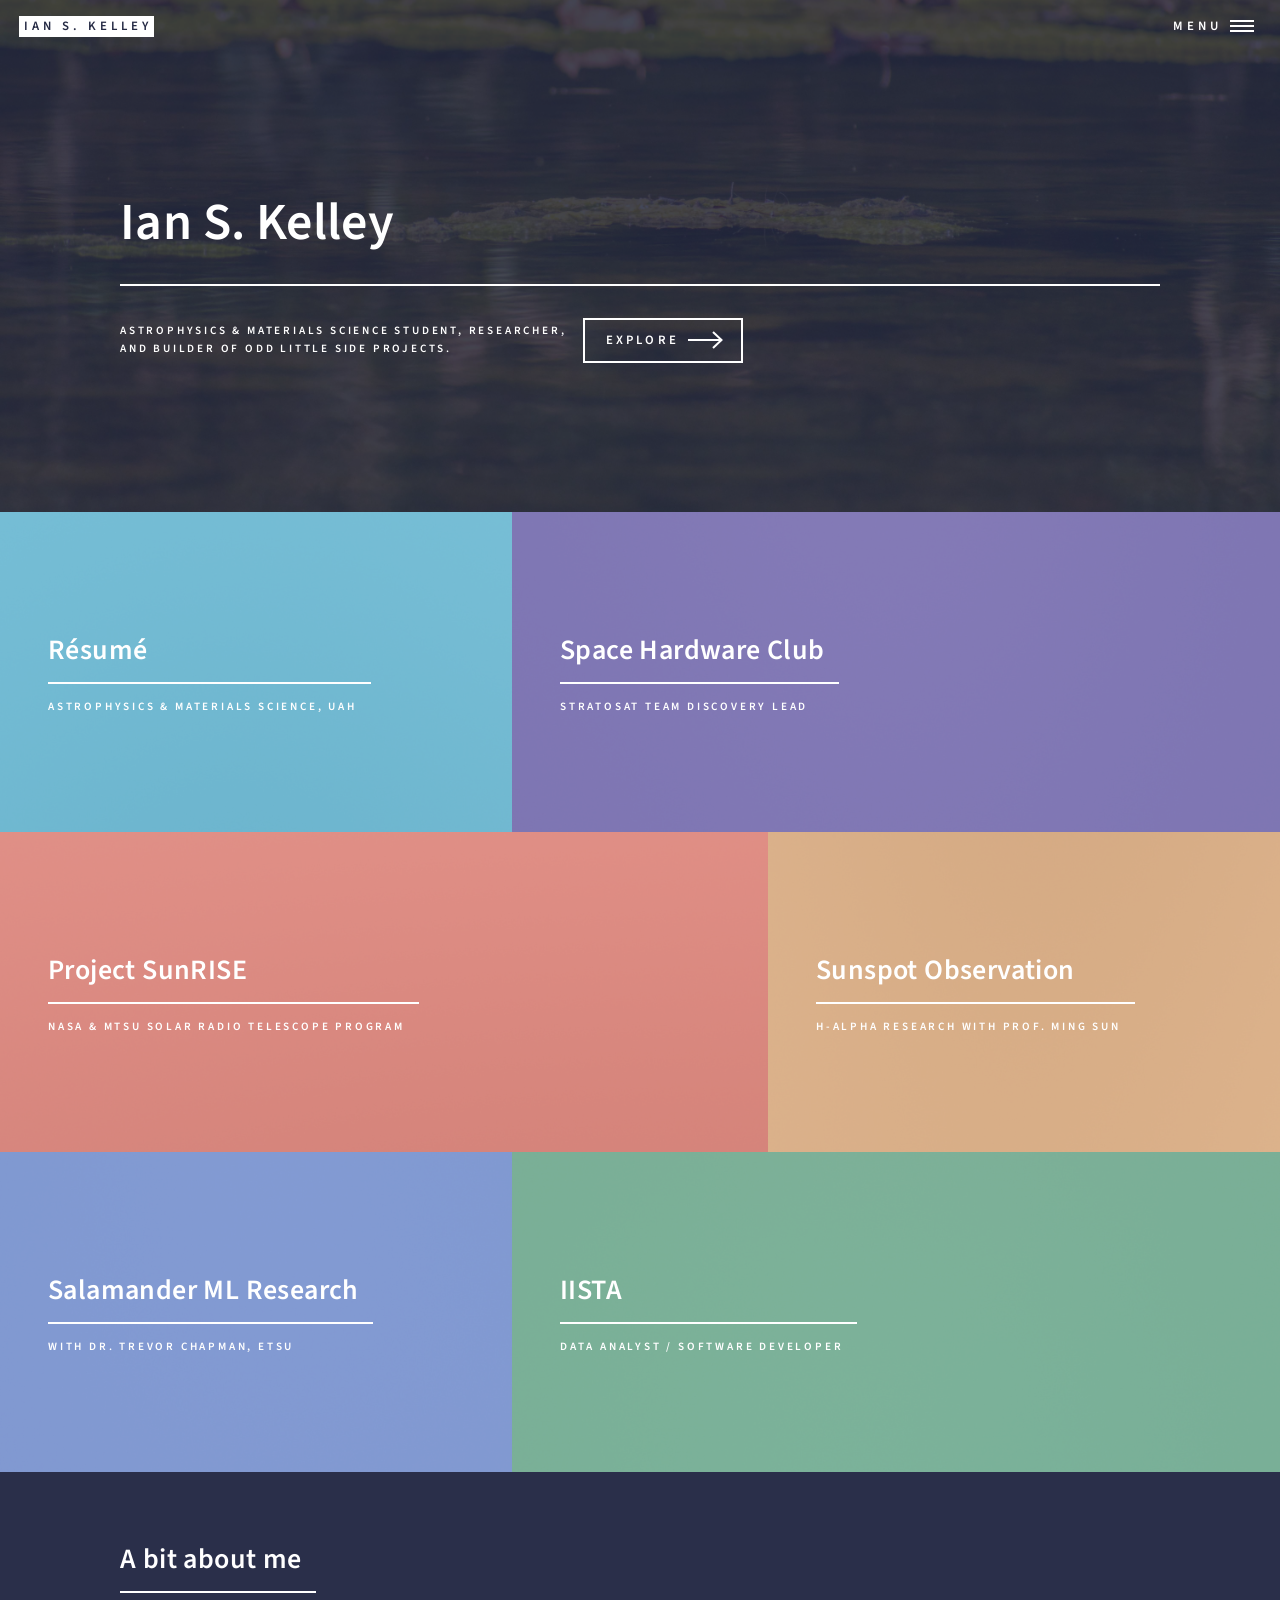
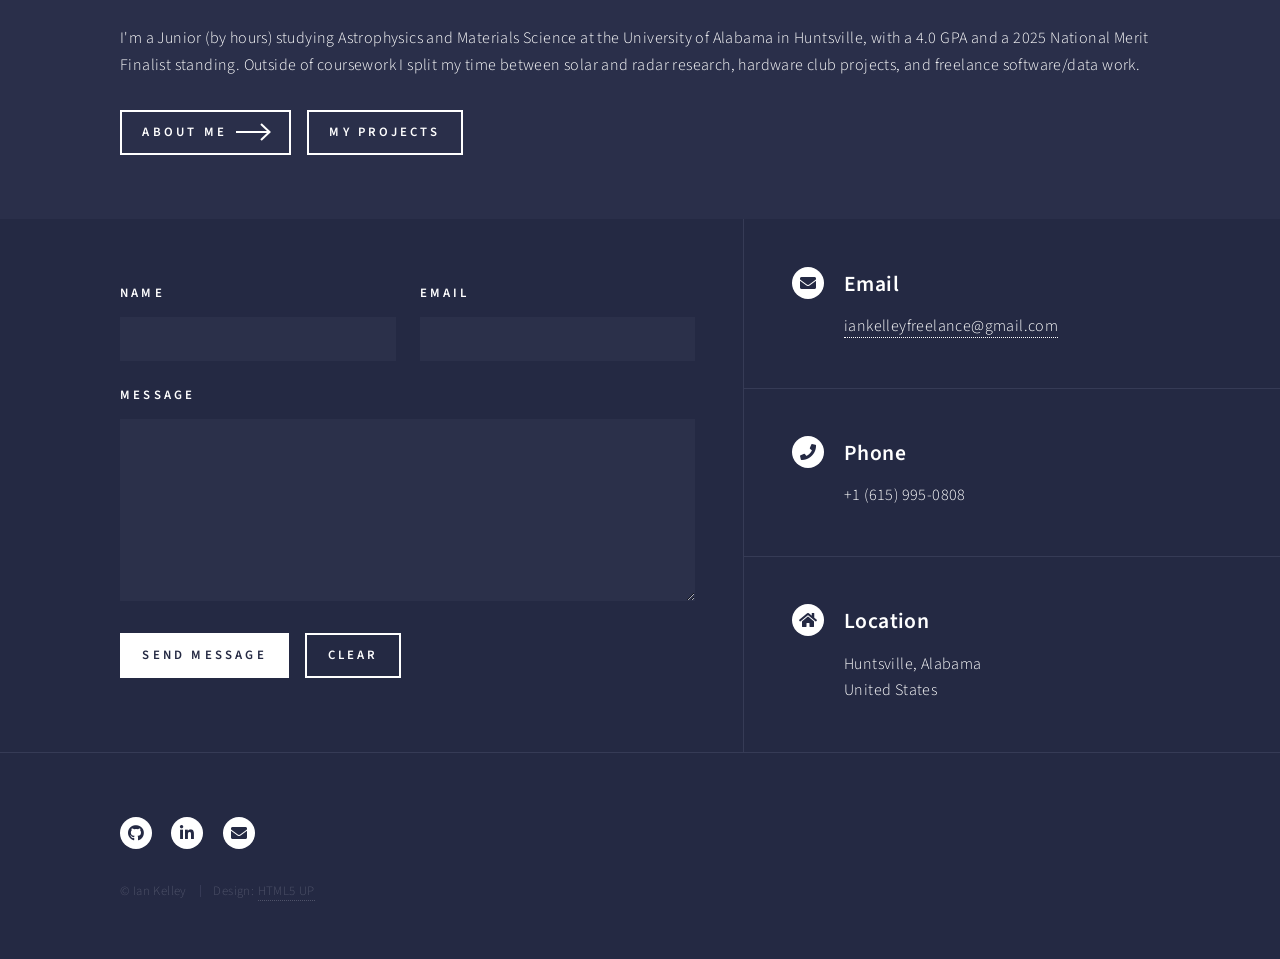
==== commit 227b3187: "Fixed pages to make them look better." ====
--- a/index.html
+++ b/index.html
@@ -6,7 +6,7 @@
 -->
 <html>
 	<head>
-		<title>Ian Kelley</title>
+		<title>Ian S. Kelley</title>
 		<meta charset="utf-8" />
 		<meta name="viewport" content="width=device-width, initial-scale=1, user-scalable=no" />
 		<link rel="stylesheet" href="assets/css/main.css" />
@@ -21,7 +21,7 @@
 					<header id="header" class="alt">
 						<a href="index.html" class="logo"><strong>Ian S. Kelley</strong></a>
 						<nav>
-							<a href="#menu">Menu</a> 
+							<a href="#menu">Menu</a>
 						</nav>
 					</header>
 
@@ -29,23 +29,27 @@
 					<nav id="menu">
 						<ul class="links">
 							<li><a href="index.html">Home</a></li>
-							<li><a href="landing.html">Landing</a></li>
-							<li><a href="generic.html">Generic</a></li>
+							<li><a href="landing.html">Projects</a></li>
+							<li><a href="generic.html">About</a></li>
 							<li><a href="elements.html">Elements</a></li>
-							<li><a href="resume-blog.html">Resume</a></li>
+							<li><a href="resume-blog.html">Résumé</a></li>
 							<li><a href="blog-index.html">Blog</a></li>
 						</ul>
 						<ul class="actions stacked">
-							<li><a href="#" class="button primary fit">Get Started</a></li>
-							<li><a href="#" class="button fit">Log In</a></li>
+							<li><a href="resume-blog.html" class="button primary fit">Get Résumé</a></li>
+							<li><a href="#contact" class="button fit">Contact Me</a></li>
 						</ul>
 					</nav>
+
+				<!-- Banner -->
+					<section id="banner">
+						<div class="inner">
 							<header class="major">
 								<h1>Ian S. Kelley</h1>
 							</header>
 							<div class="content">
-								<p>A portfolio and blog(ish) site<br />
-								designed by Ian Kelley and html5up.</p>
+								<p>Astrophysics &amp; Materials Science student, researcher,<br />
+								and builder of odd little side projects.</p>
 								<ul class="actions">
 									<li><a href="#one" class="button next scrolly">Explore</a></li>
 								</ul>
@@ -63,8 +67,8 @@
 										<img src="images/pic01.jpg" alt="" />
 									</span>
 									<header class="major">
-										<h3><a href="landing.html" class="link">Aliquam</a></h3>
-										<p>Ipsum dolor sit amet</p>
+										<h3><a href="resume-blog.html" class="link">Résumé</a></h3>
+										<p>Astrophysics &amp; Materials Science, UAH</p>
 									</header>
 								</article>
 								<article>
@@ -72,8 +76,8 @@
 										<img src="images/pic02.jpg" alt="" />
 									</span>
 									<header class="major">
-										<h3><a href="landing.html" class="link">Tempus</a></h3>
-										<p>feugiat amet tempus</p>
+										<h3><a href="landing.html" class="link">Space Hardware Club</a></h3>
+										<p>Stratosat Team Discovery lead</p>
 									</header>
 								</article>
 								<article>
@@ -81,8 +85,8 @@
 										<img src="images/pic03.jpg" alt="" />
 									</span>
 									<header class="major">
-										<h3><a href="landing.html" class="link">Magna</a></h3>
-										<p>Lorem etiam nullam</p>
+										<h3><a href="landing.html" class="link">Project SunRISE</a></h3>
+										<p>NASA &amp; MTSU solar radio telescope program</p>
 									</header>
 								</article>
 								<article>
@@ -90,8 +94,8 @@
 										<img src="images/pic04.jpg" alt="" />
 									</span>
 									<header class="major">
-										<h3><a href="landing.html" class="link">Ipsum</a></h3>
-										<p>Nisl sed aliquam</p>
+										<h3><a href="landing.html" class="link">Sunspot Observation</a></h3>
+										<p>H-alpha research with Prof. Ming Sun</p>
 									</header>
 								</article>
 								<article>
@@ -99,8 +103,8 @@
 										<img src="images/pic05.jpg" alt="" />
 									</span>
 									<header class="major">
-										<h3><a href="landing.html" class="link">Consequat</a></h3>
-										<p>Ipsum dolor sit amet</p>
+										<h3><a href="landing.html" class="link">Salamander ML Research</a></h3>
+										<p>With Dr. Trevor Chapman, ETSU</p>
 									</header>
 								</article>
 								<article>
@@ -108,8 +112,8 @@
 										<img src="images/pic06.jpg" alt="" />
 									</span>
 									<header class="major">
-										<h3><a href="landing.html" class="link">Etiam</a></h3>
-										<p>Feugiat amet tempus</p>
+										<h3><a href="landing.html" class="link">IISTA</a></h3>
+										<p>Data Analyst / Software Developer</p>
 									</header>
 								</article>
 							</section>
@@ -118,11 +122,12 @@
 							<section id="two">
 								<div class="inner">
 									<header class="major">
-										<h2>Massa libero</h2>
-									</header>
-									<p>Nullam et orci eu lorem consequat tincidunt vivamus et sagittis libero. Mauris aliquet magna magna sed nunc rhoncus pharetra. Pellentesque condimentum sem. In efficitur ligula tate urna. Maecenas laoreet massa vel lacinia pellentesque lorem ipsum dolor. Nullam et orci eu lorem consequat tincidunt. Vivamus et sagittis libero. Mauris aliquet magna magna sed nunc rhoncus amet pharetra et feugiat tempus.</p>
+										<h2>A bit about me</h2>
+									</header>
+									<p>I'm a Junior (by hours) studying Astrophysics and Materials Science at the University of Alabama in Huntsville, with a 4.0 GPA and a 2025 National Merit Finalist standing. Outside of coursework I split my time between solar and radar research, hardware club projects, and freelance software/data work.</p>
 									<ul class="actions">
-										<li><a href="landing.html" class="button next">Get Started</a></li>
+										<li><a href="generic.html" class="button next">About Me</a></li>
+										<li><a href="landing.html" class="button">My Projects</a></li>
 									</ul>
 								</div>
 							</section>
@@ -159,7 +164,7 @@
 									<div class="contact-method">
 										<span class="icon solid alt fa-envelope"></span>
 										<h3>Email</h3>
-										<a href="#">iankelleyfreelance@gmail.com</a>
+										<a href="mailto:iankelleyfreelance@gmail.com">iankelleyfreelance@gmail.com</a>
 									</div>
 								</section>
 								<section>
@@ -172,10 +177,9 @@
 								<section>
 									<div class="contact-method">
 										<span class="icon solid alt fa-home"></span>
-										<h3>Address</h3>
-										<span>1234 Somewhere Road #5432<br />
-										Nashville, TN 00000<br />
-										United States of America</span>
+										<h3>Location</h3>
+										<span>Huntsville, Alabama<br />
+										United States</span>
 									</div>
 								</section>
 							</section>
@@ -186,14 +190,12 @@
 					<footer id="footer">
 						<div class="inner">
 							<ul class="icons">
-								<li><a href="#" class="icon brands alt fa-twitter"><span class="label">Twitter</span></a></li>
-								<li><a href="#" class="icon brands alt fa-facebook-f"><span class="label">Facebook</span></a></li>
-								<li><a href="#" class="icon brands alt fa-instagram"><span class="label">Instagram</span></a></li>
-								<li><a href="#" class="icon brands alt fa-github"><span class="label">GitHub</span></a></li>
-								<li><a href="#" class="icon brands alt fa-linkedin-in"><span class="label">LinkedIn</span></a></li>
+								<li><a href="https://github.com/iankelleyfreelance" class="icon brands alt fa-github"><span class="label">GitHub</span></a></li>
+								<li><a href="https://www.linkedin.com/in/ian-kelley-45261b281" class="icon brands alt fa-linkedin-in"><span class="label">LinkedIn</span></a></li>
+								<li><a href="mailto:iankelleyfreelance@gmail.com" class="icon solid alt fa-envelope"><span class="label">Email</span></a></li>
 							</ul>
 							<ul class="copyright">
-								<li>&copy; Untitled</li><li>Design: <a href="https://html5up.net">HTML5 UP</a></li>
+								<li>&copy; Ian Kelley</li><li>Design: <a href="https://html5up.net">HTML5 UP</a></li>
 							</ul>
 						</div>
 					</footer>
@@ -210,4 +212,4 @@
 			<script src="assets/js/main.js"></script>
 
 	</body>
-</html>+</html>
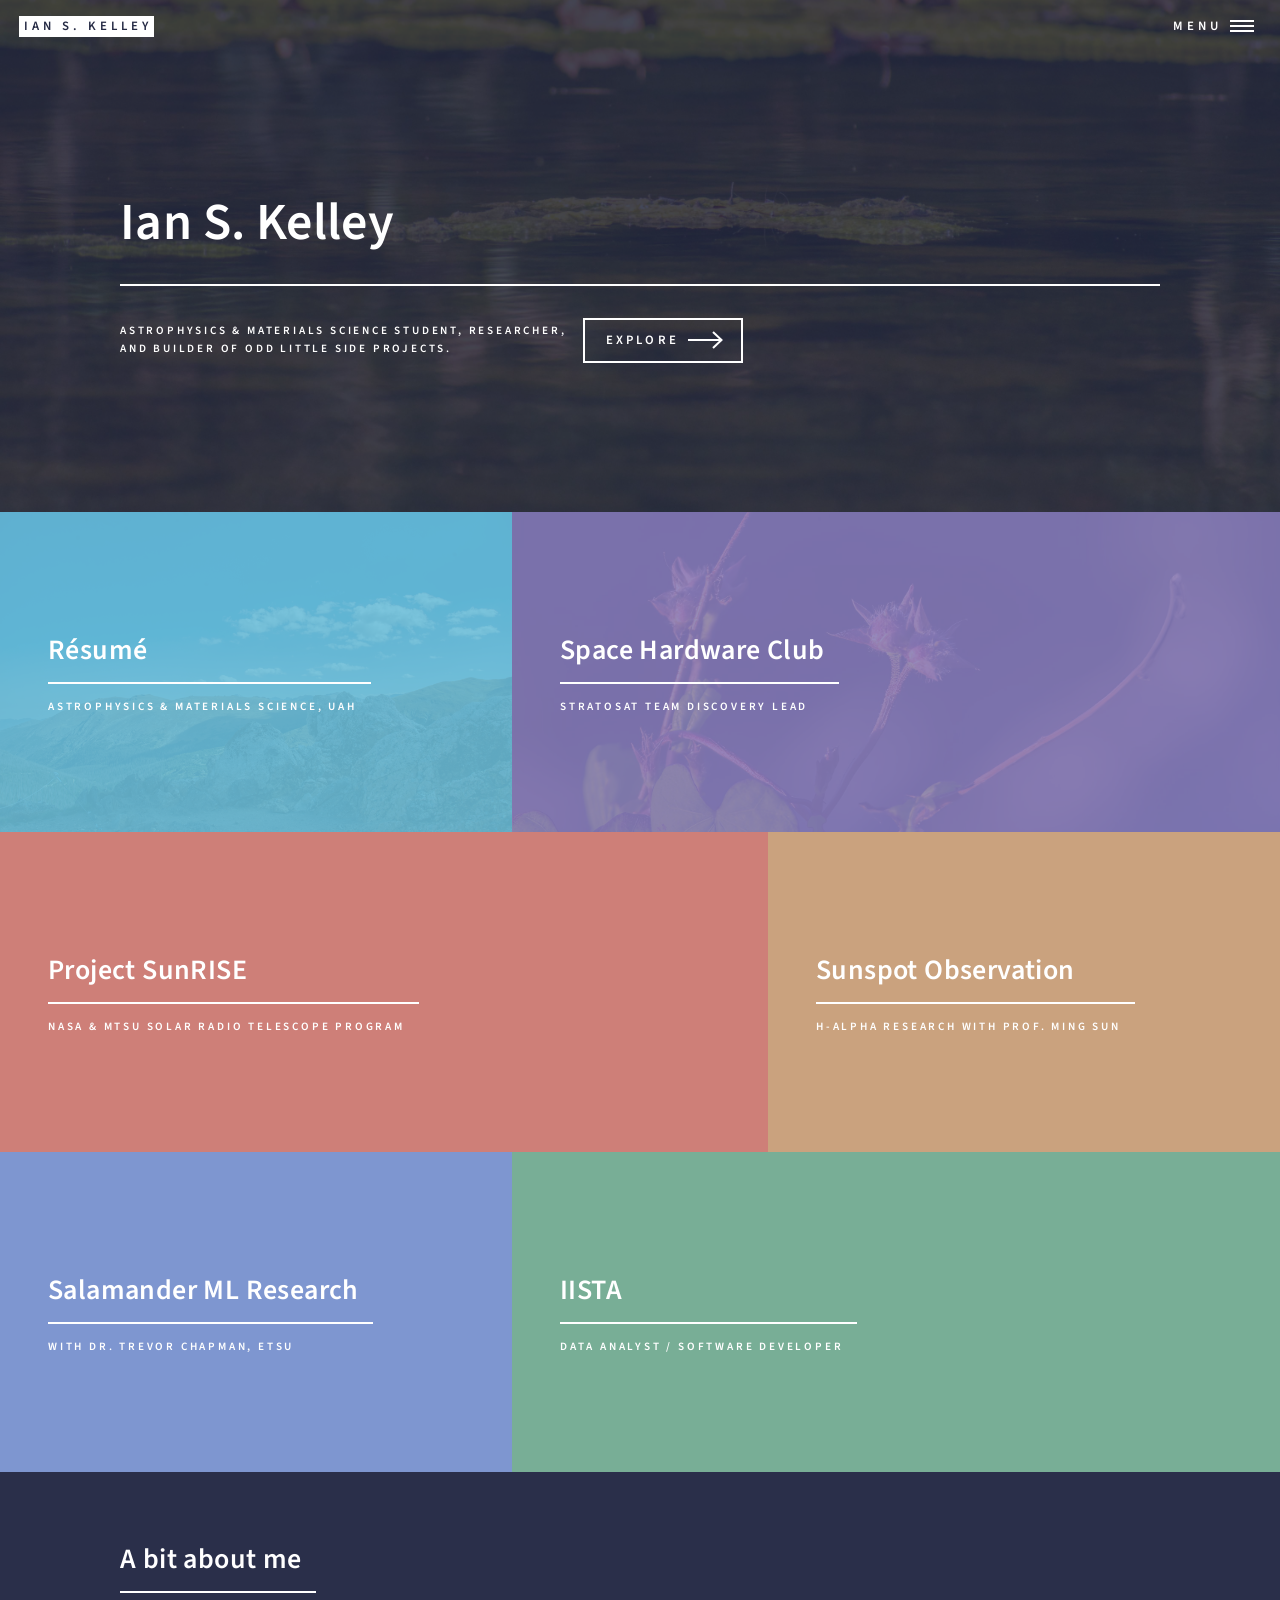
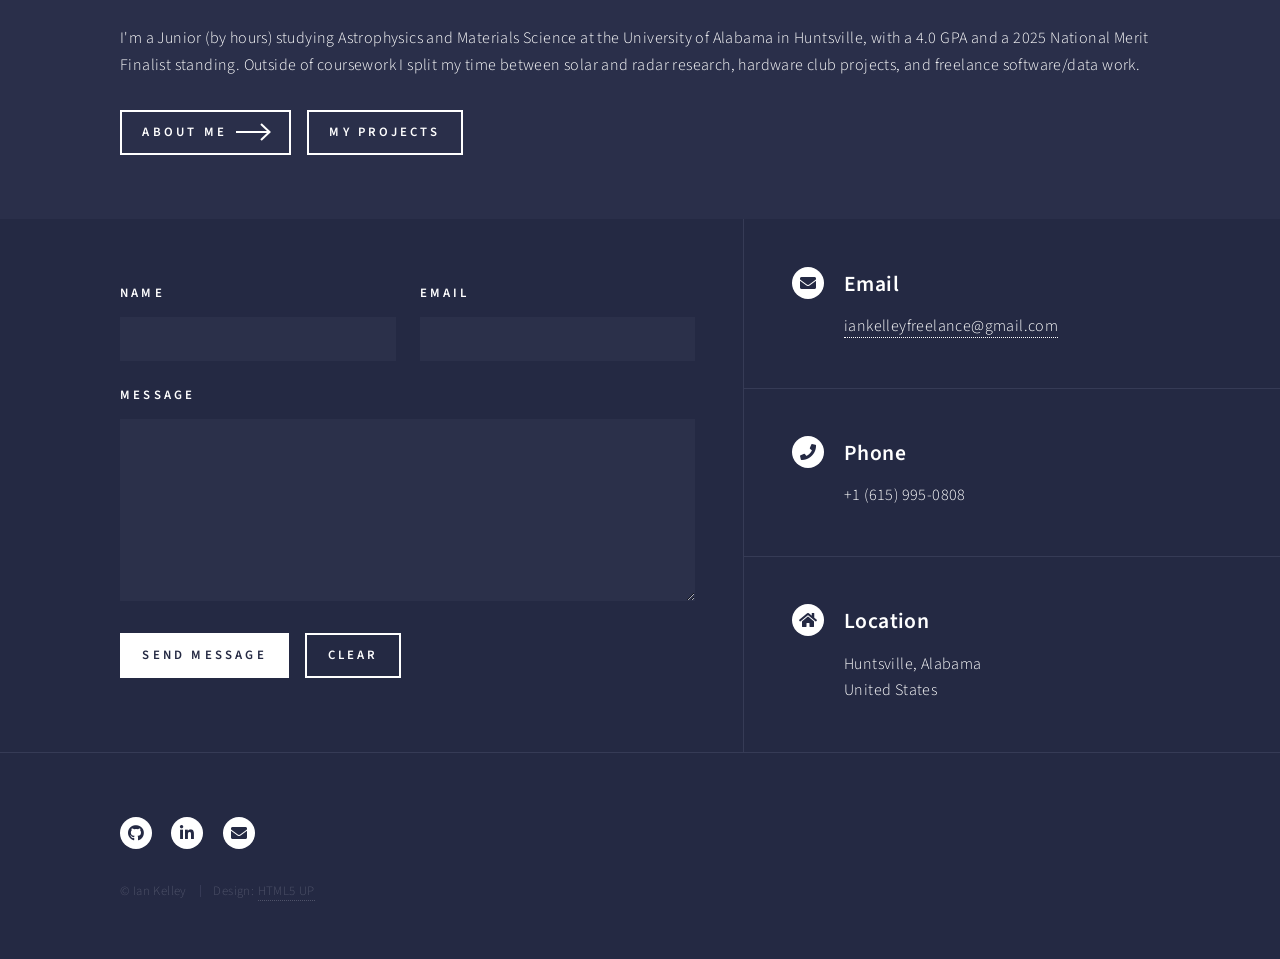
==== commit 8d4a6d64: "Photos pushed" ====
--- a/index.html
+++ b/index.html
@@ -64,7 +64,7 @@
 							<section id="one" class="tiles">
 								<article>
 									<span class="image">
-										<img src="images/pic01.jpg" alt="" />
+										<img src="images/From%20the%20top%20of%20the%20world.jpg" alt="" />
 									</span>
 									<header class="major">
 										<h3><a href="resume-blog.html" class="link">Résumé</a></h3>
@@ -73,7 +73,7 @@
 								</article>
 								<article>
 									<span class="image">
-										<img src="images/pic02.jpg" alt="" />
+										<img src="images/sharpen_Bud.jpg" alt="" />
 									</span>
 									<header class="major">
 										<h3><a href="landing.html" class="link">Space Hardware Club</a></h3>
@@ -82,7 +82,7 @@
 								</article>
 								<article>
 									<span class="image">
-										<img src="images/pic03.jpg" alt="" />
+										<img src="images/Noise%20Macro.jpg" alt="" />
 									</span>
 									<header class="major">
 										<h3><a href="landing.html" class="link">Project SunRISE</a></h3>
@@ -91,7 +91,7 @@
 								</article>
 								<article>
 									<span class="image">
-										<img src="images/pic04.jpg" alt="" />
+										<img src="images/Light%20Sunset.jpg" alt="" />
 									</span>
 									<header class="major">
 										<h3><a href="landing.html" class="link">Sunspot Observation</a></h3>
@@ -100,7 +100,7 @@
 								</article>
 								<article>
 									<span class="image">
-										<img src="images/pic05.jpg" alt="" />
+										<img src="images/River.jpg" alt="" />
 									</span>
 									<header class="major">
 										<h3><a href="landing.html" class="link">Salamander ML Research</a></h3>
@@ -109,7 +109,7 @@
 								</article>
 								<article>
 									<span class="image">
-										<img src="images/pic06.jpg" alt="" />
+										<img src="images/Flower%20Blurred.jpg" alt="" />
 									</span>
 									<header class="major">
 										<h3><a href="landing.html" class="link">IISTA</a></h3>
